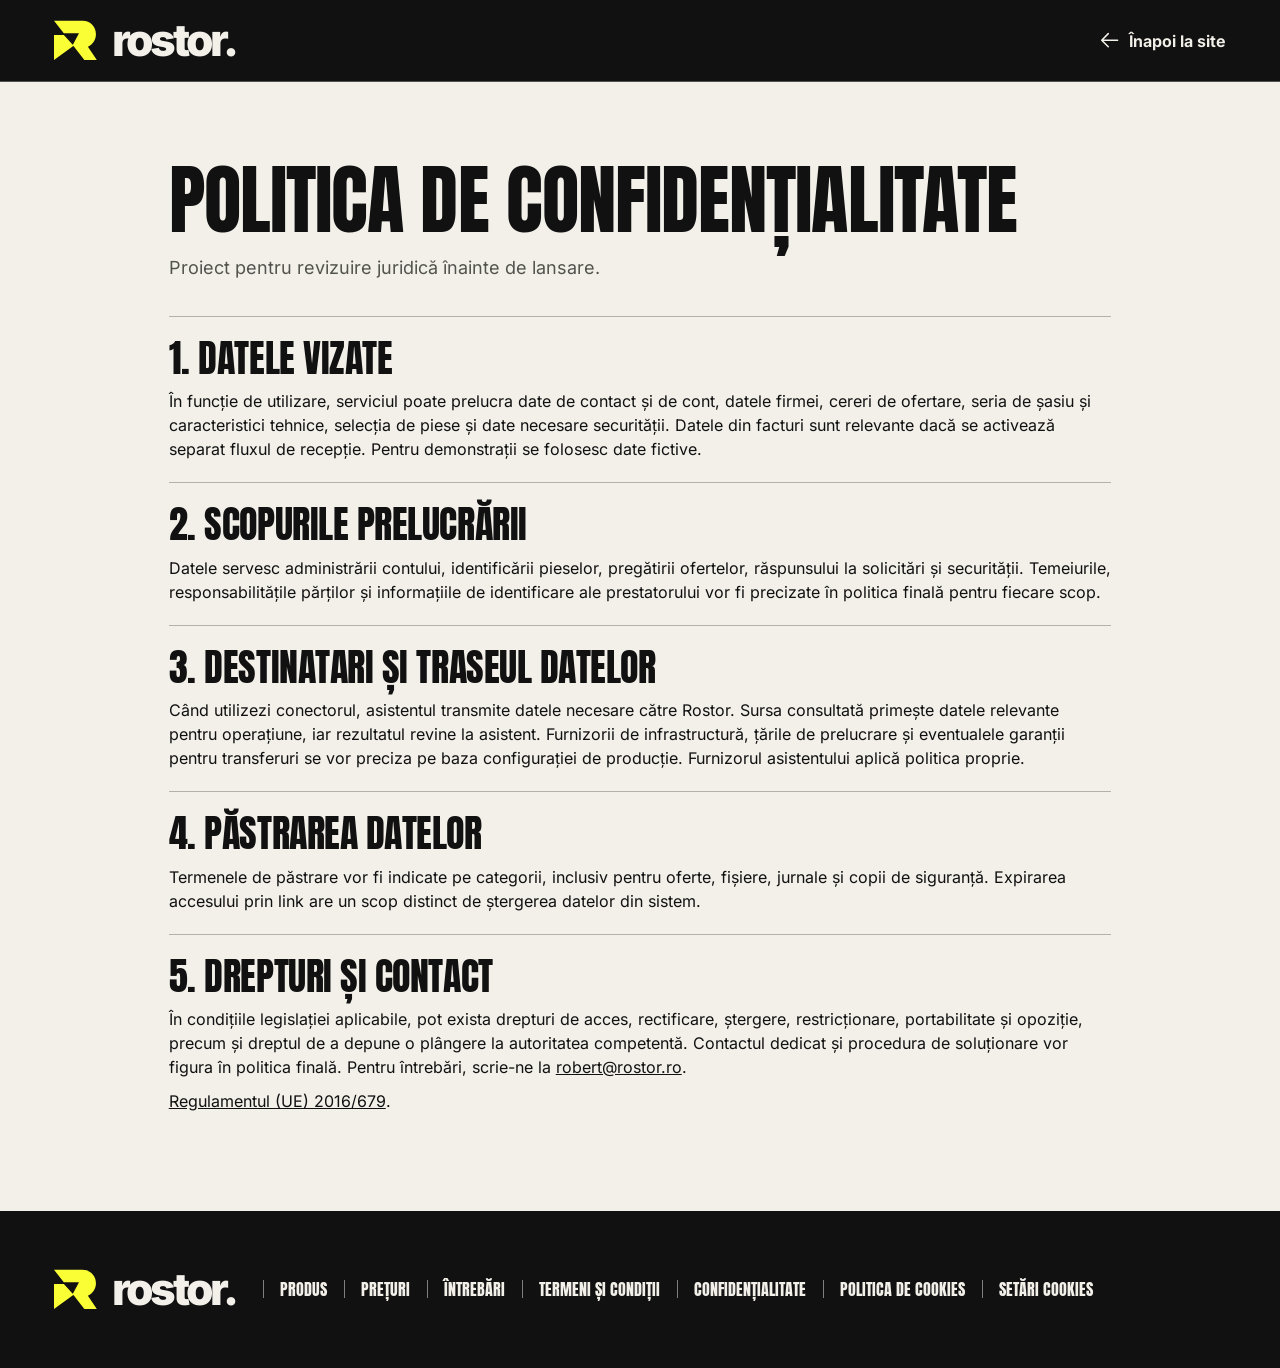
==== confidentialitate.html @ 8ac82662 "feat(site): new rostor.ro from the site concept, free early access with no quotas shown; old page as" ====
<!doctype html>
<html lang="ro">
<head>
<meta charset="utf-8">
<meta name="viewport" content="width=device-width, initial-scale=1">
<meta name="theme-color" content="#111111">
<meta name="description" content="Politica de confidențialitate Rostor.">
<title>Confidențialitate — Rostor</title>
<link rel="icon" href="/assets/rostor-logo.svg" type="image/svg+xml">
<link rel="preload" href="/assets/fonts/anton-latin-400-normal.woff2" as="font" type="font/woff2" crossorigin>
<link rel="preload" href="/assets/fonts/inter-latin-wght-normal.woff2" as="font" type="font/woff2" crossorigin>
<link rel="stylesheet" href="/assets/site.css">
</head>
<body>
<svg class="symbols" xmlns="http://www.w3.org/2000/svg" aria-hidden="true">
<symbol id="r-mark" viewBox="0 0 48 48"><path fill="currentColor" d="M0 2h32c9 0 15 7 15 15 0 6-3 11-9 14l10 15H34L21 29l7-13H11L0 2Zm0 16h11l11 12L0 46V18Z"/></symbol>
<symbol id="i-arrow" viewBox="0 0 24 24"><path d="M3 12h17m-7-7 7 7-7 7"/></symbol>
<symbol id="i-back" viewBox="0 0 24 24"><path d="M21 12H4m7-7-7 7 7 7"/></symbol>
<symbol id="i-layers" viewBox="0 0 24 24"><path d="m12 2 11 6-11 6L1 8l11-6Zm-9 10-2 1 11 6 11-6-2-1M3 17l-2 1 11 6 11-6-2-1"/></symbol>
<symbol id="i-file" viewBox="0 0 24 24"><path d="M13 2H5a2 2 0 0 0-2 2v16a2 2 0 0 0 2 2h14a2 2 0 0 0 2-2V10Zm0 0v8h8M7 13h10M7 17h8"/></symbol>
<symbol id="i-truck" viewBox="0 0 24 24"><path d="M2 6h13v11H8m7-8h4l4 5v3h-3m-5 0h1M1 10h5m-5 4h3"/><circle cx="6" cy="17" r="2"/><circle cx="18" cy="17" r="2"/></symbol>
<symbol id="i-search" viewBox="0 0 24 24"><circle cx="10" cy="10" r="7"/><path d="m15.5 15.5 6 6"/></symbol>
<symbol id="i-gear" viewBox="0 0 24 24"><path d="m10 2-.7 3.2-2 .9L4.5 5 2 9l2.5 2v2L2 15l2.5 4 2.8-1.1 2 .9.7 3.2h4l.7-3.2 2-.9 2.8 1.1 2.5-4-2.5-2v-2L22 9l-2.5-4-2.8 1.1-2-.9L14 2Z"/><circle cx="12" cy="12" r="3.6"/></symbol>
<symbol id="i-bot" viewBox="0 0 24 24"><rect x="3" y="7" width="18" height="13" rx="4"/><path d="M12 7V4M1 12v4m22-4v4m-15-3h.01m7.99 0h.01"/><circle cx="12" cy="3" r="1"/></symbol>
<symbol id="i-box" viewBox="0 0 24 24"><path d="m12 2 10 6v9l-10 5-10-5V8Zm0 10v10M2 8l10 4 10-4M7 5l10 5"/></symbol>
<symbol id="i-plus" viewBox="0 0 24 24"><path d="M4 12h16M12 4v16"/></symbol>
<symbol id="i-check" viewBox="0 0 24 24"><path d="m4 12 5 5L20 6"/></symbol>
<symbol id="i-info" viewBox="0 0 24 24"><circle cx="12" cy="12" r="9"/><path d="M12 11v5m0-8h.01"/></symbol>
<symbol id="i-user" viewBox="0 0 24 24"><circle cx="12" cy="7" r="4"/><path d="M4 22v-2a8 8 0 0 1 16 0v2"/></symbol>
<symbol id="i-logout" viewBox="0 0 24 24"><path d="M10 3H4v18h6m2-9h10m-4-4 4 4-4 4"/></symbol>
<symbol id="i-menu" viewBox="0 0 24 24"><path d="M3 6h18M3 12h18M3 18h18"/></symbol>
<symbol id="i-chevron" viewBox="0 0 24 24"><path d="m9 5 7 7-7 7"/></symbol>
<symbol id="i-spark" viewBox="0 0 24 24"><path d="M12 1v22M1 12h22M4 4l16 16M20 4 4 20M8 2l8 20M2 16l20-8"/></symbol>
<symbol id="i-chat" viewBox="0 0 24 24"><path d="M21 11a9 9 0 0 1-9 9H4l2-4a9 9 0 1 1 15-5Z"/><path d="M8 9h8m-8 4h5"/></symbol>
<symbol id="i-pause" viewBox="0 0 24 24"><path d="M9 5v14M15 5v14"/></symbol>
<symbol id="i-play" viewBox="0 0 24 24"><path d="M8 5v14l11-7z"/></symbol>
<symbol id="i-copy" viewBox="0 0 24 24"><rect x="8" y="8" width="12" height="13" rx="2"/><path d="M15 5V4a1 1 0 0 0-1-1H5a1 1 0 0 0-1 1v12a1 1 0 0 0 1 1h1"/></symbol>
</svg>
<a class="skip" href="#principal">Sari la conținut</a>
<div id="app"><header class="header"><div class="header-row wrap"><a href="/" class="brand" aria-label="Rostor, pagina principală"><svg aria-hidden="true"><use href="#r-mark"></use></svg>rostor.</a><a class="text-link back-site" href="/"><svg class="icon" aria-hidden="true"><use href="#i-back"></use></svg> Înapoi la site</a></div></header><main id="principal" tabindex="-1"><article class="wrap legal-page"><header class="page-header"><h1>Politica de confidențialitate</h1><p class="section-lead">Proiect pentru revizuire juridică înainte de lansare.</p></header><div class="legal-sections">
<section><h2>1. Datele vizate</h2><p>În funcție de utilizare, serviciul poate prelucra date de contact și de cont, datele firmei, cereri de ofertare, seria de șasiu și caracteristici tehnice, selecția de piese și date necesare securității. Datele din facturi sunt relevante dacă se activează separat fluxul de recepție. Pentru demonstrații se folosesc date fictive.</p></section>
<section><h2>2. Scopurile prelucrării</h2><p>Datele servesc administrării contului, identificării pieselor, pregătirii ofertelor, răspunsului la solicitări și securității. Temeiurile, responsabilitățile părților și informațiile de identificare ale prestatorului vor fi precizate în politica finală pentru fiecare scop.</p></section>
<section><h2>3. Destinatari și traseul datelor</h2><p>Când utilizezi conectorul, asistentul transmite datele necesare către Rostor. Sursa consultată primește datele relevante pentru operațiune, iar rezultatul revine la asistent. Furnizorii de infrastructură, țările de prelucrare și eventualele garanții pentru transferuri se vor preciza pe baza configurației de producție. Furnizorul asistentului aplică politica proprie.</p></section>
<section><h2>4. Păstrarea datelor</h2><p>Termenele de păstrare vor fi indicate pe categorii, inclusiv pentru oferte, fișiere, jurnale și copii de siguranță. Expirarea accesului prin link are un scop distinct de ștergerea datelor din sistem.</p></section>
<section><h2>5. Drepturi și contact</h2><p>În condițiile legislației aplicabile, pot exista drepturi de acces, rectificare, ștergere, restricționare, portabilitate și opoziție, precum și dreptul de a depune o plângere la autoritatea competentă. Contactul dedicat și procedura de soluționare vor figura în politica finală. Pentru întrebări, scrie-ne la <a href="mailto:robert@rostor.ro">robert@rostor.ro</a>.</p><p><a href="https://eur-lex.europa.eu/eli/reg/2016/679/oj">Regulamentul (UE) 2016/679</a>.</p></section></div></article></main><footer class="footer resources-footer"><div class="wrap"><a href="/" class="brand" aria-label="Rostor, pagina principală"><svg aria-hidden="true"><use href="#r-mark"></use></svg>rostor.</a>
    <nav aria-label="Resurse și informații legale"><a href="/#produs">Produs</a><a href="/#preturi">Prețuri</a><a href="/#intrebari">Întrebări</a><a href="https://app.rostor.ro/termeni">Termeni și condiții</a><a href="/confidentialitate">Confidențialitate</a><a href="/cookies">Politica de cookies</a><button type="button" data-action="cookie-settings">Setări cookies</button></nav>
  </div></footer><dialog class="cookie-dialog" id="cookie-dialog" aria-labelledby="cookie-title"><h2 id="cookie-title">Setări cookies</h2>
    <p>Site-ul rostor.ro nu setează cookie-uri și nu păstrează nimic în browser.</p><p><strong>Analiză și marketing</strong><br>Nu le folosim.</p>
    <form method="dialog"><button class="btn btn-yellow" autofocus>Închide</button></form>
  </dialog></div>
<script src="/assets/site.js" defer></script>
</body>
</html>
---- assets/site.css ----
/* Generat din conceptul Rostor (concept.css, portal.css parțial, resources.css, site.css). */
@font-face{font-family:Anton;font-weight:400;font-display:swap;src:url("fonts/anton-latin-400-normal.woff2") format("woff2");unicode-range:U+0000-00FF,U+2010-205E,U+2122,U+2190-21FF}
@font-face{font-family:Anton;font-weight:400;font-display:swap;src:url("fonts/anton-latin-ext-400-normal.woff2") format("woff2");unicode-range:U+0100-02FF,U+1E00-1EFF}
@font-face{font-family:Inter;font-weight:100 900;font-display:swap;src:url("fonts/inter-latin-wght-normal.woff2") format("woff2");unicode-range:U+0000-00FF,U+2010-205E,U+2122,U+2190-21FF}
@font-face{font-family:Inter;font-weight:100 900;font-display:swap;src:url("fonts/inter-latin-ext-wght-normal.woff2") format("woff2");unicode-range:U+0100-02FF,U+1E00-1EFF}
:root{--black:#111111;--paper:#f3f0ea;--white:#fcfcfa;--yellow:#faff35;--muted:#53534e;--line:#b4b1a9;--radius:11px;--display:Anton,Impact,'Arial Narrow',sans-serif;--body:Inter,Arial,sans-serif;--gutter:clamp(22px,4.2vw,72px);font:16px/1.5 var(--body);color:var(--black);background:var(--paper);color-scheme:light}
*,*::before,*::after{box-sizing:border-box}
body{margin:0} a{color:inherit} button,input{font:inherit} button{cursor:pointer} img{display:block;max-width:100%} p,h1,h2,h3,ol,ul,fieldset{margin:0} h1,h2,h3{font-family:var(--display);font-weight:400;text-transform:uppercase;line-height:1.08;letter-spacing:-.012em} summary{cursor:pointer;list-style:none} summary::-webkit-details-marker{display:none} :focus-visible{outline:3px solid #555ae2;outline-offset:4px} .dark :focus-visible,.header :focus-visible,.footer :focus-visible{outline-color:var(--yellow)}
html{scroll-behavior:smooth}.symbols{position:absolute;width:0;height:0;overflow:hidden}.icon{width:1.4em;height:1.4em;flex:none;fill:none;stroke:currentColor;stroke-width:1.65;stroke-linecap:round;stroke-linejoin:round}.skip{position:fixed;z-index:5;top:8px;left:8px;transform:translateY(-150%);padding:10px;background:var(--yellow);color:var(--black)}.skip:focus{transform:none}
.wrap{width:min(100%,1680px);padding-inline:var(--gutter);margin-inline:auto}.dark,.header,.footer{background:var(--black);color:var(--paper)}
.header{border-bottom:1px solid #ffffff45}.header-row{min-height:81px;display:flex;align-items:center;justify-content:space-between;gap:24px}.brand{display:inline-flex;align-items:center;gap:15px;text-decoration:none;font-size:clamp(30px,3.45vw,52px);line-height:1;font-weight:850;letter-spacing:-.075em}.brand svg{width:.97em;height:.97em;color:var(--yellow);flex:none}.nav,.header-actions{display:flex;align-items:center;gap:clamp(16px,3.4vw,54px)}.header-actions{gap:18px}.nav a,.text-link{text-decoration:none;font-weight:680}.nav a:hover,.text-link:hover{text-decoration:underline;text-underline-offset:.26em}.menu-toggle{display:none}.btn{border:1px solid transparent;border-radius:var(--radius);display:inline-flex;align-items:center;justify-content:center;gap:.65em;padding:11px 19px;min-height:45px;font-size:clamp(14px,1.27vw,20px);font-weight:790;line-height:1.2;text-align:center;text-decoration:none;transition:background .16s,color .16s,border-color .16s}.btn-yellow{color:var(--black);background:var(--yellow)}.btn-yellow:hover{background:#e8ef25}.btn-outline{border-color:currentColor;background:transparent;color:inherit}.btn-outline:hover{background:#8882}.btn-black{background:var(--black);color:var(--paper)}.btn-black:hover{background:#313131}.btn-large{min-height:63px;padding:14px clamp(19px,2.6vw,40px);font-size:clamp(16px,1.65vw,25px)}.btn:disabled{opacity:.5;cursor:default}
.hero{position:relative;overflow:hidden}.hero-grid{position:relative;display:grid;grid-template-columns:48% 52%;min-height:clamp(565px,45.3vw,744px);align-items:stretch}.hero-copy{align-self:center;padding-block:46px 50px;z-index:1}.hero h1{font-size:clamp(63px,8.25vw,138px);line-height:1.01;letter-spacing:-.025em}.hero h1 span{display:block;color:var(--yellow)}.hero h1 span,.hero h1 .first-line{white-space:nowrap}.hero h1 .first-line{color:inherit}.hero-copy p{font-size:clamp(17px,1.58vw,25px);line-height:1.31;max-width:630px;margin-top:24px}.hero-actions{display:flex;align-items:center;flex-wrap:wrap;gap:clamp(10px,1.5vw,24px);margin-top:28px}.hero-visual{position:relative;align-self:stretch;min-width:0;margin-inline:0 calc(var(--gutter) * -.72)}.hero-art{position:absolute;inset:0;width:100%;height:100%;object-fit:cover;object-position:center 46%;mask-image:linear-gradient(to right,transparent,#000 5%,#000 97%,transparent)}.hero-label{position:absolute;right:clamp(15px,2.2vw,35px);bottom:8%;display:flex;align-items:center;gap:17px;padding:16px 20px;border:2px solid var(--yellow);border-radius:14px;background:var(--black);font-size:clamp(13px,1.3vw,20px);line-height:1.25}.hero-label>.icon{width:39px;height:39px}.hero-label div{border-left:1px solid var(--yellow);padding-left:17px}.hero-label strong{font-family:var(--display);font-weight:400;font-size:1.18em;display:flex;align-items:center;gap:.28em;margin-top:4px}.hero-label strong .icon{width:1em;height:1em}
.band{background:var(--yellow)}.band ul{list-style:none;display:flex;align-items:center;justify-content:space-between;gap:12px;min-height:87px;padding-block:12px;padding-inline:max(var(--gutter),8vw)}.band li{display:flex;align-items:center;gap:clamp(7px,1.6vw,26px);font:400 clamp(14px,2vw,32px)/1.15 var(--display);text-transform:uppercase}.band .icon{width:1.5em;height:1.5em}.band .diamond{width:11px;height:11px;transform:rotate(45deg);background:var(--black);flex:none}
.section{padding-block:clamp(60px,5.3vw,91px)}.product-grid,.faq-grid{display:grid;align-items:start;gap:clamp(30px,4vw,68px)}.product-grid{grid-template-columns:.97fr 1fr;align-items:center}.product h2{font-size:clamp(51px,7.9vw,125px)}.product h2 span{display:table;background:var(--yellow);margin-top:12px;padding:0 .075em .06em}.features{display:grid;grid-template-rows:repeat(3,auto);padding-left:clamp(22px,3vw,47px);border-left:1px solid var(--black)}.feature{display:grid;grid-template-columns:auto 1fr;align-items:center;gap:clamp(17px,2.3vw,36px);padding-block:24px;border-bottom:1px solid var(--black)}.feature:first-child{padding-top:4px}.feature:last-child{border-bottom:0;padding-bottom:4px}.feature h3{font-size:clamp(24px,2.45vw,39px)}.feature p{margin-top:5px;font-size:clamp(14px,1.22vw,19px)}.icon-block{display:grid;place-items:center;width:clamp(54px,5.8vw,90px);aspect-ratio:1;border-radius:14px;background:var(--yellow)}.icon-block .icon{width:54%;height:54%}
.workflow-heading,.cta-row{display:flex;align-items:center;justify-content:space-between;gap:24px}.workflow h2,.faq h2,.closing h2{font-size:clamp(47px,6.2vw,100px)}.workflow-heading .btn{color:var(--yellow);flex:none}.steps{list-style:none;padding:20px 0;display:grid;grid-template-columns:repeat(3,1fr);margin-top:36px;border:1.5px solid var(--paper);border-radius:17px}.steps li{display:flex;gap:clamp(12px,2vw,31px);padding:9px clamp(19px,2.6vw,42px)}.steps li+li{border-left:1px solid var(--paper)}.steps strong{color:var(--yellow);font:400 clamp(46px,6.3vw,95px)/1 var(--display)}.steps h3{font-size:clamp(23px,2.7vw,45px)}.steps p{font-size:clamp(14px,1.18vw,18px);margin-top:9px}
.faq-grid{grid-template-columns:.49fr 1fr}.faq h2::after{content:"";display:block;width:1.75em;height:.15em;background:var(--yellow);margin-top:.25em}.questions details{border-top:1px solid var(--black)}.questions details:last-child{border-bottom:1px solid var(--black)}.questions summary{display:grid;grid-template-columns:1.55em 1fr 1.3em;align-items:center;gap:clamp(11px,2vw,32px);min-height:76px;padding-block:13px;font-size:clamp(16px,1.8vw,27px);font-weight:750;line-height:1.28}.questions summary .icon:last-child{width:1.15em;height:1.15em;justify-self:end}.questions details[open] summary .icon:last-child{transform:rotate(45deg)}.questions details p{margin:0 24px 20px clamp(35px,5vw,79px);color:var(--muted);max-width:62ch}.closing{background:var(--yellow);padding-block:clamp(49px,4.8vw,78px)}.closing .btn{min-height:85px;padding-inline:clamp(24px,4vw,65px)}.footer .wrap{display:flex;align-items:center;justify-content:space-between;gap:25px;padding-block:clamp(32px,4.4vw,70px)}
.auth-grid{display:grid;grid-template-columns:46% 54%;min-height:calc(100svh - 82px)}.auth-art{position:relative;display:flex;align-items:flex-end;background:#111 center 40%/cover no-repeat none;color:var(--paper);min-height:340px;padding:var(--gutter) clamp(22px,3.2vw,52px)}.auth-art::before{content:"";position:absolute;inset:48% 0 0;background:linear-gradient(transparent,#0a0a0a)}.auth-art p{position:relative;font:400 clamp(55px,6.7vw,106px)/1.05 var(--display);text-transform:uppercase}.auth-art span{display:block;color:var(--yellow)}.auth-panel{display:grid;align-items:center;justify-items:center;padding:clamp(32px,6vw,100px) clamp(22px,5vw,90px)}.auth-form{width:min(100%,575px)}.auth-form h1{font-size:clamp(42px,5.7vw,91px);text-align:center}.auth-form>p{text-align:center;margin-top:12px;font-size:clamp(15px,1.48vw,23px)}.auth-form form{display:grid;gap:20px;margin-block:36px 20px}.field{display:grid;gap:7px;font-weight:750}.field input{min-height:55px;width:100%;padding:10px 13px;border:1px solid var(--black);border-radius:10px;background:transparent;color:inherit;font-weight:500}.auth-form form .btn{margin-top:8px;width:100%}.auth-form .switch{font-size:clamp(15px,1.3vw,20px)}.auth-form .note{color:var(--muted);font-size:14px;margin-top:24px}.error{color:#9b2020;font-size:14px}.account-actions .text-link{display:inline-flex;align-items:center;gap:9px;background:none;color:inherit;border:0;padding:0}
.portal{padding-block:clamp(39px,5.1vw,80px)}.portal-title{font-size:clamp(42px,5.7vw,91px);display:flex;align-items:center;gap:25px;margin-bottom:clamp(30px,3.3vw,49px)}.portal-title::after{content:"";flex:1;border-top:2px solid}.portal-grid{display:grid;grid-template-columns:1fr 3fr;gap:20px}.progress,.panel{background:var(--white);border:1px solid var(--black);border-radius:var(--radius)}.progress{list-style:none;padding:clamp(17px,2vw,30px)}.progress li{display:flex;align-items:flex-start;gap:clamp(9px,1.3vw,20px);padding-block:23px}.progress li+li{border-top:1px solid var(--line)}.step-badge{display:grid;place-items:center;min-width:40px;height:40px;border:1px solid var(--line);border-radius:9px;font:400 24px/1 var(--display);color:var(--muted)}.progress li[aria-current] .step-badge,.progress .done .step-badge{background:var(--black);color:var(--yellow);border-color:var(--black)}.progress strong{display:block;font:400 clamp(16px,1.85vw,29px)/1.13 var(--display);text-transform:uppercase;padding-top:5px}.progress li[aria-current] strong::after{content:"";display:block;height:5px;width:100%;margin-top:10px;border-radius:4px;background:linear-gradient(to right,var(--yellow) 35%,#e5e4df 35%)}
.panel{display:flex;flex-direction:column;padding:clamp(20px,2.8vw,45px);min-width:0;min-height:clamp(480px,40vw,630px)}.panel h2{font-size:clamp(34px,4.2vw,69px)}.panel p{margin-top:12px;font-size:clamp(15px,1.48vw,23px)}.choices{display:grid;grid-template-columns:repeat(2,1fr);gap:clamp(10px,1.7vw,25px);border:0;padding:0;margin-block:clamp(26px,3.3vw,54px) 20px;min-width:0}.choice{display:flex;align-items:center;gap:clamp(10px,1.6vw,25px);min-width:0;border:1.5px solid;border-radius:13px;padding:clamp(12px,2vw,32px);min-height:clamp(70px,8.2vw,132px);cursor:pointer}.choice:has(:checked){background:#f6fac3;box-shadow:inset 0 0 0 1px}.choice input{width:21px;height:21px;accent-color:#111;flex:none;margin:0}.choice .icon{width:clamp(25px,4vw,61px);height:clamp(25px,4vw,61px);stroke-width:1.5}.choice span{font:400 clamp(19px,2.6vw,44px)/1.1 var(--display);text-transform:uppercase}.panel .info{color:var(--muted);display:flex;align-items:flex-start;gap:9px;font-size:clamp(14px,1.15vw,18px);margin-top:13px;margin-bottom:20px}.panel-actions{display:flex;justify-content:space-between;align-items:center;gap:12px;border-top:1px solid var(--line);padding-top:17px;margin-top:auto}.panel-actions .btn:last-child{margin-left:auto}.install-list{display:grid;gap:11px;margin:27px 0 30px}.install-list details{border:1px solid;border-radius:10px}.install-list summary{display:grid;grid-template-columns:auto 1fr auto;gap:15px;align-items:center;padding:13px 15px;font-weight:730}.install-list summary b{border-right:1px solid var(--line);padding-right:15px}.install-list details[open] summary .icon{transform:rotate(90deg)}.install-list details p{margin:0 17px 15px 48px;font-size:15px;color:var(--muted)}.test-text,.result{background:var(--paper);border:1px solid var(--line);border-radius:10px;padding:15px;display:flex;align-items:center;gap:12px;margin:24px 0}.test-text{justify-content:space-between}.test-text textarea{flex:1;min-width:0;resize:vertical;border:0;background:transparent;font:inherit;color:inherit}.result{margin-top:0;border-color:#72801a;background:#f6fac3}.account-data{display:grid;grid-template-columns:auto 1fr;gap:10px 25px;margin:23px 0 38px}.account-data dt{font-weight:750}.account-data dd{margin:0;overflow-wrap:anywhere}.sr-only{position:absolute;width:1px;height:1px;padding:0;overflow:hidden;clip-path:inset(50%);white-space:nowrap}
@media(max-width:1080px){.nav{gap:20px}.header-actions{gap:9px}.header-row{gap:16px}.hero-grid{grid-template-columns:50% 50%}.hero-visual{margin-inline:-2vw calc(var(--gutter) * -1)}.hero-copy p{max-width:460px}.hero-actions .btn{min-height:54px}.steps li{flex-direction:column}.choice{gap:9px}}
@media(max-width:760px){.header-row{min-height:66px;flex-wrap:wrap;gap:10px}.header .nav{display:none;width:100%;order:3;flex-wrap:wrap;padding:4px 0 17px}.header .nav.open{display:flex}.menu-toggle{display:inline-flex;align-items:center;background:none;border:0;padding:9px;color:inherit;min-width:42px;min-height:42px}.header .header-actions .login{display:none}.header-actions .btn{min-height:41px;padding:8px 10px}.brand{gap:8px}.hero-grid{grid-template-columns:1fr;min-height:auto}.hero-copy{padding:34px 0 8px}.hero h1{font-size:clamp(51px,11.7vw,89px)}.hero-copy p{margin-top:20px}.hero-actions{margin-top:18px}.hero-actions .btn{font-size:14px;min-height:45px;padding:10px 13px}.hero-visual{min-height:clamp(275px,77vw,480px);margin-inline:calc(var(--gutter) * -.5)}.hero-art{object-fit:contain}.hero-label{right:6px;bottom:7%;padding:8px 10px;gap:9px;border-width:1px;border-radius:9px}.hero-label>.icon{width:22px;height:22px}.hero-label div{padding-left:9px}.band ul{min-height:63px;padding-inline:var(--gutter);gap:7px}.band li{gap:6px;font-size:clamp(11px,2.8vw,19px)}.band .diamond{width:6px;height:6px}.section{padding-block:49px}.product-grid,.faq-grid{grid-template-columns:1fr;gap:25px}.features{border-left:0;padding-left:0}.feature{padding-block:15px}.workflow-heading,.cta-row{align-items:flex-start;flex-direction:column}.steps{grid-template-columns:1fr;margin-top:24px;padding:0 17px}.steps li{flex-direction:row;padding:17px 2px;gap:18px}.steps li+li{border-left:0;border-top:1px solid #ffffff65}.steps strong{min-width:51px}.questions summary{min-height:61px}.closing .btn{min-height:55px}.footer .wrap{align-items:flex-start;flex-wrap:wrap}.footer .nav{order:3;width:100%;gap:13px;font-size:13px;flex-wrap:wrap}.footer .btn{padding:8px 13px;min-height:38px}.auth-grid{display:flex;flex-direction:column-reverse;min-height:calc(100svh - 67px)}.auth-panel{padding-block:42px}.auth-art{min-height:260px;background-position:center 50%}.auth-art p{font-size:51px}.portal-grid{grid-template-columns:1fr;gap:12px}.progress{display:grid;grid-template-columns:repeat(3,1fr);gap:8px;padding:12px}.progress li,.progress li+li{flex-direction:column;border-top:0;padding:0;gap:4px}.step-badge{height:33px;min-width:33px;font-size:19px}.progress strong{font-size:14px}.panel{min-height:380px}.portal-title{gap:12px}.portal-title::after{display:none}.portal .panel-actions{margin-top:auto}.account-actions .text-link{font-size:13px;gap:5px}.account-actions .icon{width:16px;height:16px}}
@media(max-width:370px){.choice .icon{display:none}.hero h1{font-size:12vw}.band li .icon{display:none}.header-actions .btn{font-size:12px}}
@media(prefers-reduced-motion:reduce){*,*::before,*::after{scroll-behavior:auto!important;transition:none!important}}


.mobile-login{display:none}[hidden]{display:none!important}.back-site{display:flex;align-items:center;gap:9px}.hero-actions .btn:first-child{min-width:min(18vw,277px)}
.hero-art{mask-image:linear-gradient(to right,transparent,#000 4%,#000 99%,transparent)}
@media(max-width:760px){.mobile-login{display:inline}}
.example-grid,.doc-grid{display:grid;grid-template-columns:.63fr 1fr;gap:clamp(25px,3.85vw,61px);align-items:start}.example-intro h2,.doc-grid h2{font-size:clamp(45px,6.5vw,106px)}.example-intro{padding-top:20px}.example-intro p,.doc-grid>div>p{font-size:clamp(17px,1.82vw,28px);margin-top:23px;max-width:36ch}.example-intro p{border-top:1px solid var(--paper);padding-top:18px}.demo-panel{padding:clamp(15px,1.85vw,31px);border-radius:15px;background:var(--white);color:var(--black);border:1px solid var(--black);min-width:0}.demo-heading{display:flex;align-items:baseline;justify-content:space-between;gap:12px;padding-bottom:15px;border-bottom:1px solid var(--black)}.demo-heading h3{font-size:clamp(28px,3.15vw,51px)}.demo-heading small{color:var(--muted);white-space:nowrap}.case-choices{display:grid;grid-template-columns:repeat(3,minmax(0,1fr));gap:clamp(6px,.8vw,13px);margin:16px 0;padding:0;border:0}.case-choices label{position:relative;display:block;cursor:pointer}.case-choices span{display:grid;place-items:center;height:100%;min-height:54px;text-align:center;line-height:1.15;padding:7px;border:1px solid;border-radius:8px;font-weight:730;font-size:clamp(12px,1.18vw,19px)}.case-choices input:checked+span{background:var(--yellow)}.case-choices input:focus-visible+span,.demo-panel :focus-visible{outline:3px solid #555ae2;outline-offset:3px}.demo-section{border-top:1px solid var(--black);padding-top:15px;margin-top:18px}.demo-section h4,.demo-section h5{margin:0;text-transform:uppercase;font:400 clamp(24px,2.34vw,37px)/1.15 var(--display)}.demo-section h5{font-size:clamp(21px,2vw,32px);margin-top:14px}.demo-section p{margin-top:6px;color:var(--muted)}.demo-section p.demo-reference{font-weight:680;font-size:13px;margin-top:9px}.demo-prompt{display:flex;justify-content:space-between;align-items:center;gap:9px;border-radius:9px;background:#e8e7e4;padding:10px 13px;margin-top:10px}.demo-prompt blockquote{margin:0;font-size:clamp(14px,1.28vw,20px)}.demo-prompt .btn{font-size:14px;min-height:39px;padding:7px 12px;flex:none}.demo-options{display:grid;margin:17px 0 18px;border:1px solid var(--black);border-radius:9px;padding:0 10px}.demo-options label{display:grid;grid-template-columns:20px minmax(0,1fr) minmax(75px,.55fr) minmax(60px,.35fr);align-items:center;gap:13px;padding:8px 2px;cursor:pointer}.demo-options label+label{border-top:1px solid var(--line)}.demo-options input{height:18px;width:18px;margin:0;accent-color:var(--black)}.demo-options small{display:block;color:var(--muted);font-size:12px}.demo-options b{text-align:right;white-space:nowrap}.demo-offer{background:var(--yellow);border-radius:10px;display:flex;justify-content:space-between;align-items:center;gap:15px;padding:12px 17px;font:400 clamp(24px,2.6vw,43px)/1.1 var(--display);text-transform:uppercase}.demo-offer strong{font-weight:400;white-space:nowrap}
.doc-grid{grid-template-columns:.95fr 1fr}.doc-grid h2{font-size:clamp(40px,6.5vw,106px);margin-top:12px}.doc-questions summary{font:400 clamp(21px,2.4vw,37px)/1.1 var(--display);min-height:89px;text-transform:uppercase}.doc-questions details[open] summary .icon:last-child{transform:rotate(90deg)}.doc-questions details p{max-width:59ch}.contact h2{font-size:clamp(41px,5.4vw,86px)}.contact-links{display:flex;align-items:center;flex-wrap:wrap;gap:17px 25px}.contact-links .btn{min-height:65px;padding-inline:clamp(18px,2.4vw,37px);font-size:clamp(16px,1.35vw,21px)}.contact-links>a:last-child{font-size:clamp(17px,1.5vw,24px);font-weight:700;text-underline-offset:4px}.resources-footer nav{display:flex;align-items:center;flex-wrap:wrap;gap:11px 17px}.resources-footer nav a,.resources-footer nav button{color:inherit;font:400 clamp(15px,1.23vw,20px)/1.15 var(--display);text-transform:uppercase;text-decoration:none;padding:0 0 0 16px;border:0;border-left:1px solid #ffffff75;background:none}.resources-footer nav a:hover,.resources-footer nav button:hover{text-decoration:underline;text-underline-offset:4px}.resources-footer .wrap{justify-content:flex-start;gap:28px}.resources-footer .brand{flex:none}
.legal-page{padding-block:clamp(45px,6vw,85px);max-width:1050px}.legal-page h1{font-size:clamp(40px,6vw,85px)}.legal-page .section-lead{margin-top:12px;color:var(--muted);font-size:18px}.legal-sections{margin-top:35px}.legal-sections section{padding:21px 0;border-top:1px solid var(--line)}.legal-sections h2,.cookie-dialog h2{font-size:clamp(26px,3vw,43px)}.legal-sections p,.cookie-dialog p{margin-top:10px}.legal-sections a,.resources-footer a{overflow-wrap:anywhere}.cookie-dialog{width:min(90vw,500px);border:1px solid;border-radius:12px;padding:25px;background:var(--paper);color:var(--black)}.cookie-dialog::backdrop{background:#1119}.cookie-dialog form{margin-top:20px;display:flex;justify-content:flex-end}
@media(max-width:940px){.contact-links{flex-direction:column;align-items:flex-start}.resources-footer .wrap{flex-wrap:wrap}.resources-footer nav :first-child{padding-left:0;border-left:0}}
@media(max-width:760px){.example-grid,.doc-grid{grid-template-columns:1fr}.example-intro{padding-top:0}.example-intro h2 br{display:none}.doc-grid h2{margin-top:0}.contact-links{flex-direction:row;align-items:center}.demo-options label{gap:7px;grid-template-columns:18px minmax(0,1fr) minmax(54px,.55fr) auto;font-size:13px}.demo-prompt .btn{font-size:12px;padding:5px 8px}.demo-prompt .icon{display:none}.demo-heading small{font-size:12px}.doc-questions summary{min-height:61px}.resources-footer nav{gap:12px}.resources-footer nav a,.resources-footer nav button{font-size:14px;padding-left:0;border-left:0}.resources-footer .wrap{gap:20px}}

.example-intro h2,.contact h2{line-height:1.23}
.example-intro p{margin-top:17px}

/* Site: primul ecran e cât fereastra; restul secțiunilor au înălțimea conținutului. */
.screen{min-height:100vh;min-height:100svh;box-sizing:border-box;display:flex;flex-direction:column;justify-content:center;padding-block:clamp(28px,4vh,56px)}
.screen>.wrap{width:min(100%,1680px)}
.hero-grid{min-height:calc(100svh - 82px)}
@media (min-width:761px){.hero h1{font-size:clamp(48px,min(7.4vw,12vh),128px)}.hero-copy{padding-block:24px 28px}.hero-copy p{margin-top:14px}.hero-actions{margin-top:20px}}

.feature-steps{list-style:none;margin:clamp(18px,3vh,32px) 0 0;padding:0;display:grid;gap:0;border-top:1px solid var(--black)}
.feature-steps li{display:grid;grid-template-columns:auto 1fr;gap:clamp(14px,1.6vw,24px);align-items:center;padding-block:clamp(10px,1.8vh,18px);border-bottom:1px solid var(--black)}
.feature-steps .icon-block{width:clamp(44px,3.8vw,60px);border-radius:11px}
.feature-steps h3{font-size:clamp(20px,1.9vw,30px)}
.feature-steps p{margin-top:3px;font-size:clamp(13px,1.05vw,16px);color:var(--muted)}


.faq-grid h2{font-size:clamp(44px,5.6vw,92px)}
.faq .questions summary{min-height:64px}

@media (max-width:760px){
  .screen{min-height:0;padding-block:40px}
  .hero-grid{min-height:auto}
}
@media (max-height:760px) and (min-width:761px){
  .feature-steps p{display:none}
}

/* Secțiunile noi: înălțimea conținutului, nu câte un ecran. */
.hero-note{display:flex;align-items:center;gap:8px;margin-top:16px;font-size:14px;color:#cfcfc7}
.hero-note .icon{color:var(--yellow);width:18px;height:18px;flex:none}
.site-h2{font-size:clamp(40px,5.2vw,86px)}
.site-h2 span{display:table;background:var(--yellow);color:var(--black);margin-top:10px;padding:0 .075em .06em}
.site-more{margin-top:28px}
.site-more a{display:inline-flex;align-items:center;gap:8px;font-weight:700;color:inherit}
.site-more .icon{width:18px;height:18px}

.benefit-grid{list-style:none;padding:0;margin-top:clamp(24px,3vw,44px);display:grid;grid-template-columns:repeat(3,minmax(0,1fr));gap:clamp(14px,1.6vw,24px)}
.benefit-grid li{background:var(--white);border:1px solid var(--black);border-radius:16px;padding:clamp(18px,1.8vw,28px);display:grid;gap:10px;align-content:start}
.benefit-grid .icon-block{width:52px;border-radius:11px}
.benefit-grid h3{font-size:clamp(22px,2vw,32px)}
.benefit-grid p{color:var(--muted);font-size:clamp(14px,1.05vw,16px)}

.workflow-heading p{max-width:420px;color:#cfcfc7;font-size:clamp(15px,1.2vw,19px)}
.works-with{margin-top:clamp(28px,3vw,44px);display:grid;gap:14px}
.works-with h3{font-size:clamp(22px,2vw,32px);color:var(--yellow)}
.works-with dl{display:grid;grid-template-columns:auto 1fr;gap:10px 24px;margin:0;align-items:start}
.works-with dt{font-weight:700;padding-top:5px}
.works-with dd{margin:0;display:flex;flex-wrap:wrap;gap:8px}
.works-with dd span{border:1px solid #ffffff80;border-radius:999px;padding:4px 12px;font-size:14px}
.works-with dd span.soon{border-style:dashed;color:#bdbdb5}
.works-with>p{color:#cfcfc7;font-size:14px}
.works-with a{color:var(--yellow)}

.price-grid{list-style:none;padding:0;margin-top:clamp(24px,3vw,44px);display:grid;grid-template-columns:repeat(2,minmax(0,1fr));gap:clamp(14px,1.6vw,24px);max-width:1100px}
.price-card{background:var(--white);border:1px solid var(--black);border-radius:16px;padding:clamp(20px,2vw,32px);display:grid;gap:12px;align-content:start}
.price-card .price{font:400 clamp(44px,4.4vw,68px)/1 var(--display)}
.price-card .price small{font:500 16px var(--body);color:var(--muted)}
.price-card>p:not(.price){color:var(--muted)}
.price-card ul{list-style:none;padding:0;display:grid;gap:6px}
.price-card ul li{display:flex;align-items:center;gap:8px}
.price-card ul .icon{width:18px;height:18px;flex:none}
.price-card .btn{justify-self:start;margin-top:6px}
.price-note{margin-top:18px;max-width:1100px;color:var(--muted);font-size:14px}

.safety-grid{display:grid;grid-template-columns:.8fr 1fr;gap:clamp(24px,4vw,68px);align-items:start}
.safety-list{list-style:none;padding:0;border-top:1px solid var(--black)}
.safety-list li{display:grid;grid-template-columns:auto 1fr;gap:16px;padding-block:clamp(14px,1.6vw,22px);border-bottom:1px solid var(--black)}
.safety-list .icon{width:26px;height:26px;background:var(--yellow);border-radius:7px;padding:4px;box-sizing:border-box}
.safety-list h3{font-size:clamp(20px,1.8vw,28px)}
.safety-list p{color:var(--muted);margin-top:4px}

.pilot-grid{display:grid;grid-template-columns:1fr 1fr;gap:clamp(24px,4vw,68px);align-items:center}
.pilot .site-h2 span{color:var(--black)}
.pilot-lead{margin:18px 0 24px;color:#cfcfc7;font-size:clamp(15px,1.25vw,20px);max-width:520px}
.pilot-points{list-style:none;padding:0;display:grid;gap:0;border:1.5px solid var(--paper);border-radius:17px}
.pilot-points li{display:flex;gap:18px;padding:clamp(14px,1.6vw,24px)}
.pilot-points li+li{border-top:1px solid #ffffff65}
.pilot-points strong{color:var(--yellow);font:400 clamp(36px,3.6vw,56px)/1 var(--display);min-width:56px}
.pilot-points h3{font-size:clamp(20px,1.8vw,28px)}
.pilot-points p{color:#cfcfc7;margin-top:4px}

.demo-doc{display:flex;align-items:center;gap:8px;margin-top:10px;font-size:13px;color:var(--muted)}
.demo-doc .icon{width:16px;height:16px;flex:none}

@media (max-width:1000px){
  .benefit-grid{grid-template-columns:repeat(2,minmax(0,1fr))}
}
@media (max-width:760px){
  .benefit-grid,.price-grid,.safety-grid,.pilot-grid{grid-template-columns:1fr}
  .benefit-grid li{grid-template-columns:auto 1fr;gap:4px 14px;padding:16px}
  .benefit-grid .icon-block{grid-row:span 2;width:44px}
  .benefit-grid h3{font-size:21px}
  .works-with dl{grid-template-columns:1fr;gap:6px}
  .works-with dt{padding-top:8px}
  .hero-note{font-size:13px;align-items:flex-start}
}

/* Produs: demonstrația animată (o conversație care rulează singură, cinci scenarii). */
.product .product-intro{display:grid;grid-template-columns:minmax(0,1fr) minmax(0,.8fr);gap:clamp(20px,4vw,64px);align-items:end;margin-bottom:clamp(18px,2.4vw,32px)}
.product .product-intro h2{font-size:clamp(40px,4.4vw,72px)}.product .product-intro h2 span{display:inline-block}
.product .product-intro p{font-size:clamp(16px,1.3vw,20px);color:var(--muted);margin:0}
.live-demo{position:relative;display:grid;grid-template-columns:minmax(240px,.62fr) minmax(0,1fr);gap:clamp(18px,2.6vw,40px);align-items:start}
.ld-side{display:flex;flex-direction:column;gap:18px}
.ld-tabs{display:flex;flex-direction:column;border-top:1px solid var(--black)}
.ld-tabs button{position:relative;display:grid;gap:2px;text-align:left;padding:12px 14px;border:0;border-bottom:1px solid var(--line);background:none;color:inherit;font:inherit;cursor:pointer}
.ld-tabs button b{font-size:16px;font-weight:650}
.ld-tabs button small{font-size:13px;color:var(--muted)}
.ld-tabs button i{position:absolute;left:0;bottom:-1px;height:3px;width:calc(var(--p,0)*100%);background:var(--black)}
.ld-tabs button[aria-pressed="true"]{background:var(--yellow)}
.ld-tabs button:hover:not([aria-pressed="true"]){background:var(--white)}
.ld-steps{list-style:none;counter-reset:s;margin:0;padding:0;display:grid;gap:6px}
.ld-steps li{counter-increment:s;display:flex;gap:10px;align-items:center;font-size:14px;color:var(--muted);transition:color .3s}
.ld-steps li::before{content:counter(s);display:grid;place-items:center;width:22px;height:22px;border-radius:50%;border:1px solid var(--line);font-size:12px;flex:none;transition:.3s}
.ld-steps li.done::before{content:"\2713";border-color:var(--black)}
.ld-steps li[aria-current]{color:var(--black);font-weight:600}
.ld-steps li[aria-current]::before{background:var(--black);border-color:var(--black);color:var(--yellow)}
.ld-toggle{align-self:flex-start;display:inline-flex;align-items:center;gap:6px;padding:7px 12px;border:1px solid var(--black);border-radius:999px;background:none;color:inherit;font:inherit;font-size:13px;cursor:pointer}
.ld-toggle .icon{width:14px;height:14px}
.ld-window{display:flex;flex-direction:column;height:clamp(440px,calc(100vh - 230px),600px);background:var(--white);border:1px solid var(--black);border-radius:16px;overflow:hidden;box-shadow:8px 8px 0 var(--black)}
.ld-bar{display:flex;align-items:center;gap:10px;padding:10px 14px;border-bottom:1px solid var(--line);font-size:13px;font-weight:600}
.ld-bar small{margin-left:auto;font-weight:400;color:var(--muted)}
.ld-dots{display:flex;gap:5px}.ld-dots i{width:9px;height:9px;border-radius:50%;background:var(--line)}
.ld-chat{flex:1;min-height:0;overflow-y:auto;padding:16px;display:flex;flex-direction:column;gap:12px;scrollbar-width:thin}
.ld-chat>*{flex:none;animation:ld-in .45s ease both}
.ld-input{display:flex;align-items:center;gap:10px;margin:0 12px 12px;padding:10px 12px;border:1px solid var(--line);border-radius:12px;font-size:14px;min-height:44px}
.ld-input #ld-typing{flex:1;white-space:pre-wrap}
.ld-input #ld-typing:not(.ld-placeholder)::after{content:"";display:inline-block;width:2px;height:1em;margin-left:1px;vertical-align:-2px;background:var(--black);animation:ld-blink .8s steps(1) infinite}
.ld-placeholder{color:var(--muted)}
.ld-send{display:grid;place-items:center;width:28px;height:28px;border-radius:8px;background:var(--black);color:var(--white);flex:none}.ld-send .icon{width:14px;height:14px;transform:rotate(-90deg)}
.ld-msg{max-width:88%;font-size:14px;line-height:1.45}
.ld-msg p{margin:0}.ld-msg p+*{margin-top:8px}
.ld-user{align-self:flex-end;background:var(--paper);padding:9px 13px;border-radius:14px 14px 4px 14px}
.ld-talon{display:block;width:200px;max-width:100%;height:auto;margin-bottom:6px}
.ld-tool{display:flex;align-items:center;gap:8px;font-size:12.5px;color:var(--muted)}
.ld-spin{width:14px;height:14px;border-radius:50%;border:2px solid var(--line);border-top-color:var(--black);animation:ld-spin .7s linear 2,ld-done 0s 1.4s forwards;flex:none}
.ld-card{border:1px solid var(--line);border-radius:12px;background:#fff;font-size:13px;overflow:hidden}
.ld-card header{display:flex;flex-wrap:wrap;align-items:baseline;gap:4px 10px;padding:9px 12px;border-bottom:1px solid var(--line);background:var(--paper)}
.ld-card header small{color:var(--muted)}
.ld-logo{font-family:var(--display);font-weight:400;font-size:16px;letter-spacing:.01em}
.ld-panel header small{margin-left:auto}











.ld-dg-body{display:grid;grid-template-columns:minmax(0,1.45fr) minmax(0,1fr);gap:8px 14px;padding:10px 12px;align-items:center}
.ld-dg-art{width:100%;height:auto;max-height:250px;background:#fff}
.ld-dg-art .ld-line{fill:#fff;stroke:#1a1a1a;stroke-width:.9;stroke-linejoin:round}
.ld-dg-art .ld-line .ld-thin{fill:none;stroke-width:.5}
.ld-dg-art .ld-line .ld-wire{fill:none;stroke-width:1.2}
.ld-dg-art .ld-pad{fill:url(#ld-hatch)}
.ld-dg-art #ld-hatch line{stroke:#1a1a1a;stroke-width:.6}
.ld-dg-art .ld-axis{stroke:#9a978f;stroke-width:.6;stroke-dasharray:8 3 2 3}
.ld-call line{stroke:#1a1a1a;stroke-width:.6}.ld-call circle{fill:#fff;stroke:#1a1a1a;stroke-width:.9}.ld-call .ld-dot{fill:#1a1a1a}.ld-call text{font-size:9.5px;text-anchor:middle;font-weight:700;font-family:var(--body)}
.ld-call.pick circle:not(.ld-dot){animation:ld-pick-fill .3s 1.6s forwards}
.ld-dg-art:has(~.ld-dg-list .pick) .ld-pad{animation:ld-pad-on .3s 1.6s forwards}
.ld-dg-list{position:relative}
.ld-diagram ol{list-style:none;margin:0;padding:0;display:grid;border-top:1px solid var(--line)}
.ld-diagram li{display:grid;grid-template-columns:20px minmax(0,1fr);gap:8px;align-items:center;height:36px;padding:0 6px;border-bottom:1px solid var(--line)}
.ld-diagram li>span{display:grid;place-items:center;width:20px;height:20px;border-radius:50%;border:1px solid var(--black);font-size:11px;font-weight:700}
.ld-diagram li div{line-height:1.2}.ld-diagram li code{display:block;font-size:11px;color:var(--muted)}
.ld-diagram li.pick{animation:ld-pick .3s 1.6s forwards}
.ld-cursor{position:absolute;width:16px;height:20px;left:85%;top:170px;fill:#111;stroke:#fff;stroke-width:1;animation:ld-cursor 1.2s .4s cubic-bezier(.3,.7,.4,1) forwards,ld-click .2s 1.55s}
@keyframes ld-cursor{to{left:62%;top:calc(var(--row)*36px + 14px)}}
@keyframes ld-click{50%{transform:scale(.8)}}
@keyframes ld-pad-on{to{fill:var(--yellow)}}
.ld-meta{display:flex;flex-wrap:wrap;gap:4px 16px;margin:0;padding:8px 12px;color:var(--muted)}.ld-meta b{color:var(--black);font-weight:600;margin-left:4px}
.ld-tr{display:grid;grid-template-columns:20px minmax(0,1.6fr) minmax(0,1fr) minmax(0,1fr) auto;gap:8px;align-items:center;padding:7px 12px;border-top:1px solid #ecebe6;animation:ld-in .35s calc(var(--i,0)*120ms + 200ms) both}
.ld-th{font-size:11px;color:var(--muted);text-transform:uppercase;letter-spacing:.04em;animation:none}
.ld-tr .ok{color:#1d7a3a}
.ld-tr em{font-style:normal;font-size:10.5px;padding:1px 6px;border-radius:99px;background:var(--black);color:var(--yellow);margin-left:4px}
.ld-check{width:16px;height:16px;border:1.5px solid var(--muted);border-radius:4px;position:relative}
.ld-tr.pick{animation:ld-in .35s calc(var(--i,0)*120ms + 200ms) both,ld-row .3s calc(var(--k)*600ms + 1400ms) forwards}
.ld-tr.pick .ld-check{animation:ld-check .3s calc(var(--k)*600ms + 1400ms) forwards}
.ld-tr.pick .ld-check::after{content:"";position:absolute;left:4px;top:1px;width:4px;height:8px;border:solid var(--yellow);border-width:0 2px 2px 0;transform:rotate(45deg);opacity:0;animation:ld-show .2s calc(var(--k)*600ms + 1450ms) forwards}
.ld-panel footer{display:flex;align-items:center;justify-content:space-between;padding:8px 12px;border-top:1px solid var(--line);color:var(--muted)}
.ld-btn{padding:6px 12px;border-radius:8px;background:var(--black);color:var(--white);font-weight:600;animation:ld-press .6s calc(var(--k)*600ms + 1500ms) both}
.ld-offer ul{list-style:none;margin:0;padding:6px 12px}
.ld-offer li{display:grid;grid-template-columns:minmax(0,1fr) auto auto;gap:12px;padding:5px 0}
.ld-offer li em{display:block;font-style:normal;font-size:11px;font-weight:700;text-transform:uppercase;color:var(--muted)}
.ld-total{display:flex;justify-content:space-between;margin:0;padding:8px 12px;border-top:1px solid var(--line);font-size:14px}
.ld-total span{color:var(--muted)}
.ld-actions{display:flex;flex-wrap:wrap;gap:6px;padding:0 12px 12px}
.ld-msg .ld-actions{padding:0}
.ld-actions span{padding:4px 10px;border:1px solid var(--black);border-radius:7px;font-size:12px;font-weight:600;background:#fff}
.ld-actions .ld-sb{background:var(--yellow)}
.ld-list{list-style:none;margin:8px 0 0;padding:0;border:1px solid var(--line);border-radius:10px;overflow:hidden;background:#fff}
.ld-list li{display:flex;justify-content:space-between;gap:10px;padding:7px 10px;border-top:1px solid #ecebe6;animation:ld-in .35s calc(var(--i)*150ms + 150ms) both}
.ld-list li:first-child{border-top:0}
.ld-list small{display:block;color:var(--muted);font-size:12px}
.ld-note{padding:7px 10px;border-left:3px solid var(--yellow);background:var(--paper);font-size:13px}
.ld-quote{padding:10px 12px;border:1px solid var(--line);border-radius:10px;background:#fff}
.live-demo.ld-paused *,.live-demo.ld-paused *::after{animation-play-state:paused!important}
.ld-static *,.ld-static *::after{animation-duration:0s!important;animation-delay:0s!important;animation-iteration-count:1!important}
.feature-row{grid-template-columns:repeat(3,minmax(0,1fr));gap:clamp(16px,2vw,32px);margin-top:clamp(32px,4vw,56px);border-top:0}
.feature-row li{border-top:1px solid var(--black);border-bottom:0;align-items:start}
@keyframes ld-in{from{opacity:0;transform:translateY(8px)}to{opacity:1;transform:none}}
@keyframes ld-blink{50%{opacity:0}}
@keyframes ld-spin{to{transform:rotate(360deg)}}
@keyframes ld-done{to{border-color:#1d7a3a;background:#1d7a3a}}
@keyframes ld-pick{to{background:var(--yellow);border-color:var(--black)}}
@keyframes ld-pick-fill{to{fill:var(--yellow)}}
@keyframes ld-row{to{background:#fdffd6}}
@keyframes ld-check{to{background:var(--black);border-color:var(--black)}}
@keyframes ld-show{to{opacity:1}}
@keyframes ld-press{0%,60%{transform:none;box-shadow:none}80%{transform:scale(.94);box-shadow:0 0 0 4px var(--yellow)}100%{transform:none;box-shadow:0 0 0 3px var(--yellow)}}
@media (max-width:760px){
  .product .product-intro{grid-template-columns:1fr;gap:10px}
  .live-demo{grid-template-columns:minmax(0,1fr);gap:12px}
  .ld-side{gap:10px}
  .ld-tabs{flex-direction:row;overflow-x:auto;border-top:0;gap:6px;scrollbar-width:none;margin-inline:calc(var(--gutter)*-1);padding-inline:var(--gutter)}
  .ld-tabs button{flex:none;border:1px solid var(--black);border-radius:999px;padding:7px 12px;overflow:hidden}
  .ld-tabs button small{display:none}.ld-tabs button b{font-size:13px;white-space:nowrap}
  .ld-steps{display:none}
  .ld-toggle{order:-1;align-self:flex-end;padding:4px 10px;font-size:12px}
  .ld-window{height:520px;box-shadow:5px 5px 0 var(--black)}
  .ld-bar small{display:none}
  .ld-chat{padding:12px}
  .ld-msg{max-width:94%}
  .ld-dg-body{grid-template-columns:1fr}.ld-dg-art{max-height:170px}.ld-diagram li{height:32px}@keyframes ld-cursor{to{left:62%;top:calc(var(--row)*32px + 12px)}}
  .ld-th{display:none}
  .ld-tr{grid-template-columns:20px minmax(0,1fr) auto;grid-template-areas:"c n p" "c s s";row-gap:1px}
  .ld-tr>:nth-child(1){grid-area:c}.ld-tr>:nth-child(2){grid-area:n}.ld-tr>:nth-child(5){grid-area:p}
  .ld-tr>:nth-child(3),.ld-tr>:nth-child(4){grid-area:s;font-size:12px;color:var(--muted)}
  .ld-tr>:nth-child(4){justify-self:end}
  .feature-row{grid-template-columns:1fr;gap:0}
}
@media (prefers-reduced-motion:reduce){.ld-chat>*,.ld-tr,.ld-list li{animation:none!important}}
/* Înscrierea: pașii 1–3 pe paginile de cont, pasul 4 (asistentul) în pagina de conectare. */
.onb-step{text-align:center;font-size:13px;font-weight:600;letter-spacing:.04em;text-transform:uppercase;color:var(--muted);margin:0 0 10px}
.auth-form .onb-firm{display:grid;grid-template-columns:auto 1fr;gap:6px 16px;margin:28px 0 8px;padding:16px 18px;border:1px solid var(--black);border-radius:var(--radius);background:var(--white);font-size:15px}
.onb-firm dt{color:var(--muted)}.onb-firm dd{margin:0;font-weight:600}
.auth-form .switch .text-link{background:none;border:0;padding:0;font:inherit;color:inherit;text-decoration:underline;cursor:pointer}
.onb-h2{font-size:clamp(22px,2vw,30px);margin-top:26px}
.onb-terms{margin:10px 0 0;padding-left:18px;display:grid;gap:6px;font-size:15px}
.auth-form form#firma-termeni{gap:14px;margin-top:18px}
.onb-check{display:grid;grid-template-columns:20px 1fr;gap:10px;align-items:start;font-size:14px;line-height:1.45;cursor:pointer}
.onb-check input{width:18px;height:18px;margin:2px 0 0;accent-color:#111}
.onb-address{display:flex;flex-wrap:wrap;align-items:center;gap:6px 12px;margin-top:22px;padding:12px 14px;border:1px solid var(--black);border-radius:var(--radius);background:var(--white)}
.onb-address small{width:100%;color:var(--muted);font-size:12px;text-transform:uppercase;letter-spacing:.04em}
.onb-address code{flex:1;min-width:0;font-size:16px;font-weight:600;overflow-wrap:anywhere}
.onb-howto{list-style:none;counter-reset:h;margin:20px 0 0;padding:0;display:grid;gap:12px}
.onb-howto li{counter-increment:h;display:grid;grid-template-columns:30px 1fr;column-gap:12px}
.onb-howto li::before{content:counter(h);grid-row:span 2;display:grid;place-items:center;width:30px;height:30px;border-radius:50%;background:var(--black);color:var(--yellow);font-weight:700}
.onb-howto span{color:var(--muted);font-size:15px}
.onb-later{margin-top:16px;font-size:14px;color:var(--muted)}

.price-grid.single{grid-template-columns:minmax(0,1fr)}
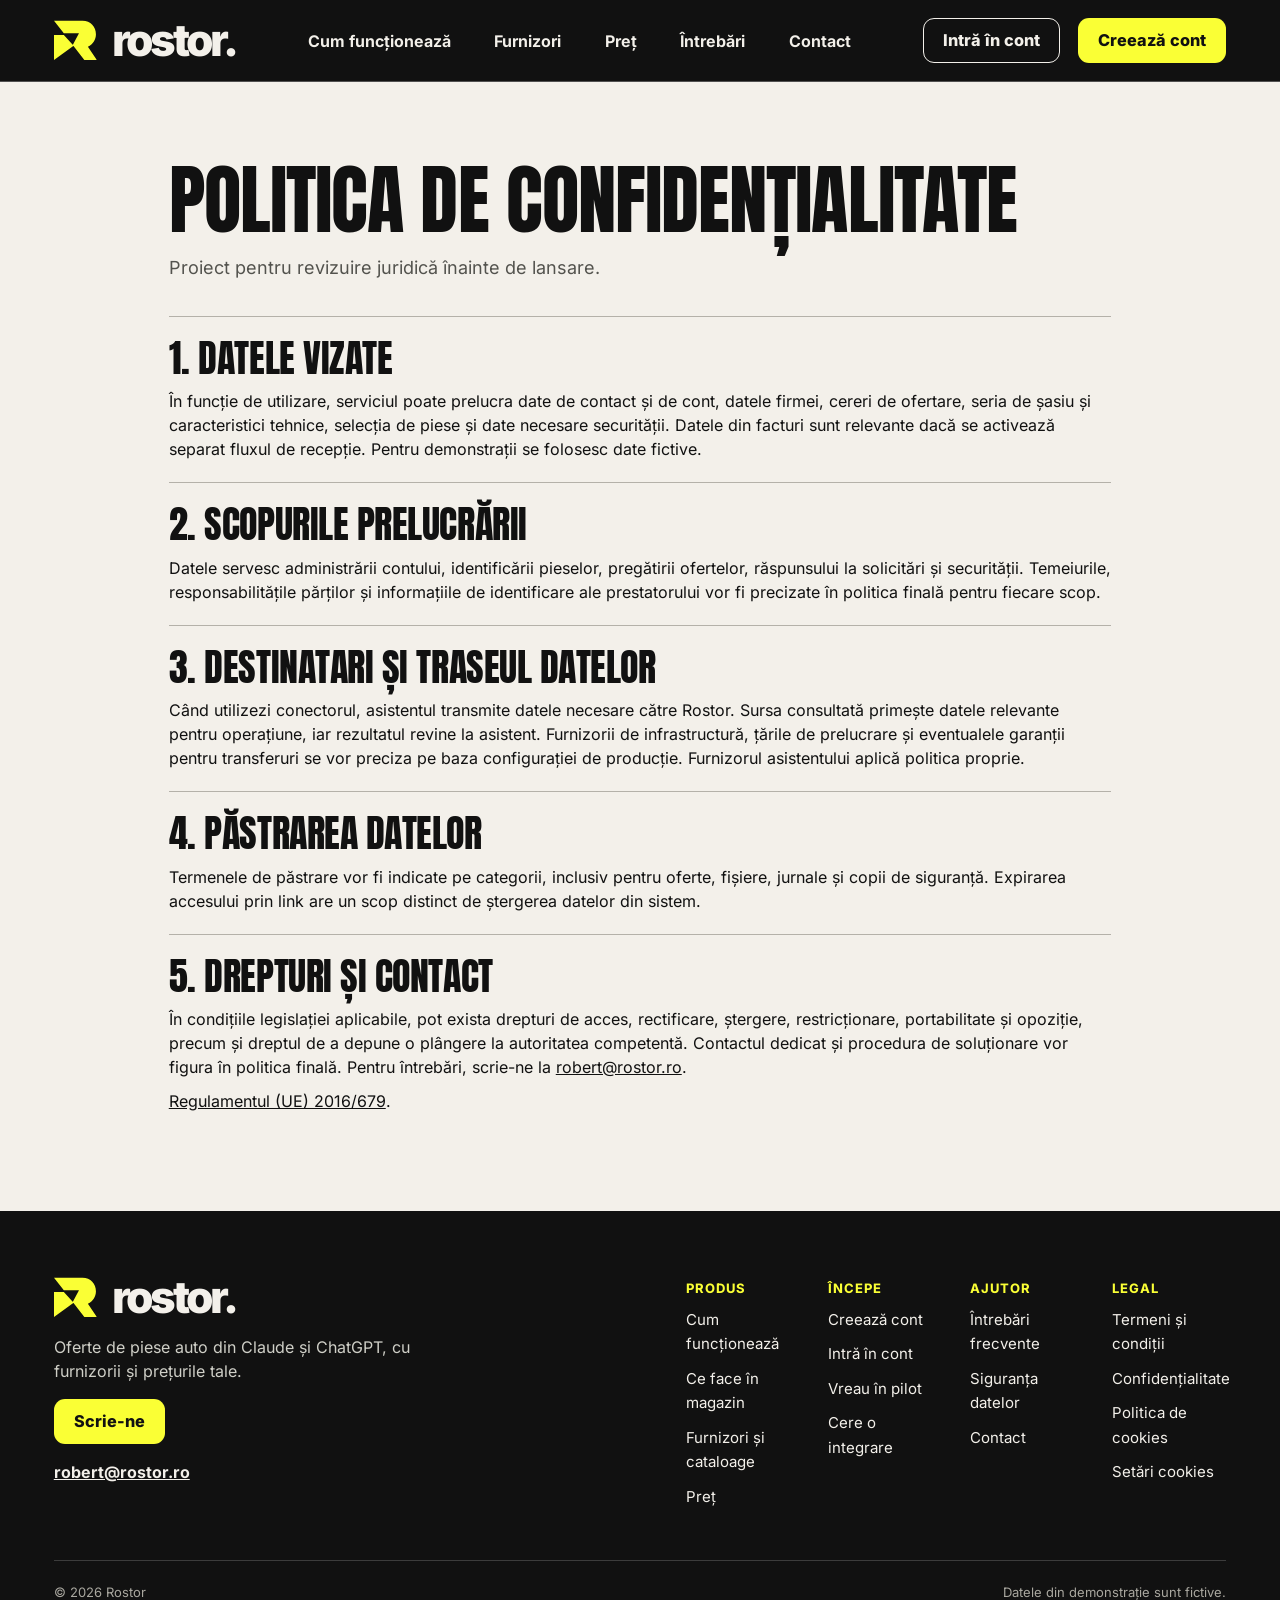
==== commit 197bf5a4: "feat(site): short home page (message, live demo, shortcuts); content moved to its own pages: how it " ====
--- a/confidentialitate.html
+++ b/confidentialitate.html
@@ -37,14 +37,25 @@
 <symbol id="i-copy" viewBox="0 0 24 24"><rect x="8" y="8" width="12" height="13" rx="2"/><path d="M15 5V4a1 1 0 0 0-1-1H5a1 1 0 0 0-1 1v12a1 1 0 0 0 1 1h1"/></symbol>
 </svg>
 <a class="skip" href="#principal">Sari la conținut</a>
-<div id="app"><header class="header"><div class="header-row wrap"><a href="/" class="brand" aria-label="Rostor, pagina principală"><svg aria-hidden="true"><use href="#r-mark"></use></svg>rostor.</a><a class="text-link back-site" href="/"><svg class="icon" aria-hidden="true"><use href="#i-back"></use></svg> Înapoi la site</a></div></header><main id="principal" tabindex="-1"><article class="wrap legal-page"><header class="page-header"><h1>Politica de confidențialitate</h1><p class="section-lead">Proiect pentru revizuire juridică înainte de lansare.</p></header><div class="legal-sections">
+<div id="app"><header class="header"><div class="header-row wrap"><a href="/" class="brand" aria-label="Rostor, pagina principală"><svg aria-hidden="true"><use href="#r-mark"></use></svg>rostor.</a><nav class="nav" aria-label="Navigare site"><a href="/cum-functioneaza">Cum funcționează</a><a href="/furnizori">Furnizori</a><a href="/preturi">Preț</a><a href="/intrebari">Întrebări</a><a href="/contact">Contact</a><a class="mobile-login" href="https://app.rostor.ro/cont">Intră în cont</a></nav><div class="header-actions"><a class="btn btn-outline login" href="https://app.rostor.ro/cont">Intră în cont</a><a class="btn btn-yellow " href="https://app.rostor.ro/start">Creează cont</a><button class="menu-toggle" type="button" aria-label="Meniu" aria-expanded="false" data-action="menu"><svg class="icon" aria-hidden="true"><use href="#i-menu"></use></svg></button></div></div></header><main id="principal" tabindex="-1"><article class="wrap legal-page"><header class="page-header"><h1>Politica de confidențialitate</h1><p class="section-lead">Proiect pentru revizuire juridică înainte de lansare.</p></header><div class="legal-sections">
 <section><h2>1. Datele vizate</h2><p>În funcție de utilizare, serviciul poate prelucra date de contact și de cont, datele firmei, cereri de ofertare, seria de șasiu și caracteristici tehnice, selecția de piese și date necesare securității. Datele din facturi sunt relevante dacă se activează separat fluxul de recepție. Pentru demonstrații se folosesc date fictive.</p></section>
 <section><h2>2. Scopurile prelucrării</h2><p>Datele servesc administrării contului, identificării pieselor, pregătirii ofertelor, răspunsului la solicitări și securității. Temeiurile, responsabilitățile părților și informațiile de identificare ale prestatorului vor fi precizate în politica finală pentru fiecare scop.</p></section>
 <section><h2>3. Destinatari și traseul datelor</h2><p>Când utilizezi conectorul, asistentul transmite datele necesare către Rostor. Sursa consultată primește datele relevante pentru operațiune, iar rezultatul revine la asistent. Furnizorii de infrastructură, țările de prelucrare și eventualele garanții pentru transferuri se vor preciza pe baza configurației de producție. Furnizorul asistentului aplică politica proprie.</p></section>
 <section><h2>4. Păstrarea datelor</h2><p>Termenele de păstrare vor fi indicate pe categorii, inclusiv pentru oferte, fișiere, jurnale și copii de siguranță. Expirarea accesului prin link are un scop distinct de ștergerea datelor din sistem.</p></section>
-<section><h2>5. Drepturi și contact</h2><p>În condițiile legislației aplicabile, pot exista drepturi de acces, rectificare, ștergere, restricționare, portabilitate și opoziție, precum și dreptul de a depune o plângere la autoritatea competentă. Contactul dedicat și procedura de soluționare vor figura în politica finală. Pentru întrebări, scrie-ne la <a href="mailto:robert@rostor.ro">robert@rostor.ro</a>.</p><p><a href="https://eur-lex.europa.eu/eli/reg/2016/679/oj">Regulamentul (UE) 2016/679</a>.</p></section></div></article></main><footer class="footer resources-footer"><div class="wrap"><a href="/" class="brand" aria-label="Rostor, pagina principală"><svg aria-hidden="true"><use href="#r-mark"></use></svg>rostor.</a>
-    <nav aria-label="Resurse și informații legale"><a href="/#produs">Produs</a><a href="/#preturi">Prețuri</a><a href="/#intrebari">Întrebări</a><a href="https://app.rostor.ro/termeni">Termeni și condiții</a><a href="/confidentialitate">Confidențialitate</a><a href="/cookies">Politica de cookies</a><button type="button" data-action="cookie-settings">Setări cookies</button></nav>
-  </div></footer><dialog class="cookie-dialog" id="cookie-dialog" aria-labelledby="cookie-title"><h2 id="cookie-title">Setări cookies</h2>
+<section><h2>5. Drepturi și contact</h2><p>În condițiile legislației aplicabile, pot exista drepturi de acces, rectificare, ștergere, restricționare, portabilitate și opoziție, precum și dreptul de a depune o plângere la autoritatea competentă. Contactul dedicat și procedura de soluționare vor figura în politica finală. Pentru întrebări, scrie-ne la <a href="mailto:robert@rostor.ro">robert@rostor.ro</a>.</p><p><a href="https://eur-lex.europa.eu/eli/reg/2016/679/oj">Regulamentul (UE) 2016/679</a>.</p></section></div></article></main><footer class="footer site-footer"><div class="wrap">
+<div class="footer-top">
+<div class="footer-intro"><a href="/" class="brand" aria-label="Rostor, pagina principală"><svg aria-hidden="true"><use href="#r-mark"></use></svg>rostor.</a>
+<p>Oferte de piese auto din Claude și ChatGPT, cu furnizorii și prețurile tale.</p>
+<a class="btn btn-yellow" href="/contact">Scrie-ne</a>
+<p class="footer-mail"><a href="mailto:robert@rostor.ro">robert@rostor.ro</a></p></div>
+<div class="footer-cols">
+<div class="fcol"><h3>Produs</h3><ul><li><a href="/cum-functioneaza">Cum funcționează</a></li><li><a href="/cum-functioneaza#magazin">Ce face în magazin</a></li><li><a href="/furnizori">Furnizori și cataloage</a></li><li><a href="/preturi">Preț</a></li></ul></div>
+<div class="fcol"><h3>Începe</h3><ul><li><a href="https://app.rostor.ro/start">Creează cont</a></li><li><a href="https://app.rostor.ro/cont">Intră în cont</a></li><li><a href="/contact?tip=pilot">Vreau în pilot</a></li><li><a href="/contact?tip=integrare">Cere o integrare</a></li></ul></div>
+<div class="fcol"><h3>Ajutor</h3><ul><li><a href="/intrebari">Întrebări frecvente</a></li><li><a href="/intrebari#siguranta">Siguranța datelor</a></li><li><a href="/contact">Contact</a></li></ul></div>
+<div class="fcol"><h3>Legal</h3><ul><li><a href="https://app.rostor.ro/termeni">Termeni și condiții</a></li><li><a href="/confidentialitate">Confidențialitate</a></li><li><a href="/cookies">Politica de cookies</a></li><li><button type="button" data-action="cookie-settings">Setări cookies</button></li></ul></div>
+</div></div>
+<div class="footer-bottom"><p>© 2026 Rostor</p><p>Datele din demonstrație sunt fictive.</p></div>
+</div></footer><dialog class="cookie-dialog" id="cookie-dialog" aria-labelledby="cookie-title"><h2 id="cookie-title">Setări cookies</h2>
     <p>Site-ul rostor.ro nu setează cookie-uri și nu păstrează nimic în browser.</p><p><strong>Analiză și marketing</strong><br>Nu le folosim.</p>
     <form method="dialog"><button class="btn btn-yellow" autofocus>Închide</button></form>
   </dialog></div>
--- a/assets/site.css
+++ b/assets/site.css
@@ -286,3 +286,85 @@
 .onb-later{margin-top:16px;font-size:14px;color:var(--muted)}
 
 .price-grid.single{grid-template-columns:minmax(0,1fr)}
+/* Formularul de cereri (pilot, integrare, întrebare): trimis la app.rostor.ro/cerere, fără JavaScript obligatoriu. */
+.request{background:var(--white);border-top:1px solid var(--line)}
+.request-grid{display:grid;grid-template-columns:minmax(0,.9fr) minmax(0,1.1fr);gap:clamp(28px,5vw,90px);align-items:start}
+.request-copy p{font-size:clamp(16px,1.35vw,21px);line-height:1.4;margin-top:20px;max-width:560px}
+.request-copy .request-note{font-size:14px;color:var(--muted)}
+.request-form{display:grid;gap:16px;border:1px solid var(--black);border-radius:var(--radius);padding:clamp(18px,2.4vw,34px);background:var(--paper)}
+.request-kind{border:0;padding:0;margin:0;display:grid;gap:9px}
+.request-kind legend{font-weight:750;margin-bottom:8px}
+.request-kind label{display:flex;align-items:center;gap:10px;font-weight:550;cursor:pointer}
+.request-kind input{width:20px;height:20px;accent-color:var(--black);flex:none}
+.request-pair{display:grid;grid-template-columns:1fr 1fr;gap:14px}
+.request-form .field small{font-weight:500;color:var(--muted)}
+.request-form .field textarea{width:100%;padding:10px 13px;border:1px solid var(--black);border-radius:10px;background:transparent;color:inherit;font:inherit;font-weight:500;resize:vertical}
+.request-form .field input{background:var(--white)}.request-form .field textarea{background:var(--white)}
+.request-form .field input:focus-visible,.request-form .field textarea:focus-visible{outline:3px solid var(--yellow);outline-offset:1px}
+.request-form .btn{justify-self:start}
+.request-trap{position:absolute;left:-10000px;width:1px;height:1px;overflow:hidden}
+.request-error{color:#9b2020;font-weight:650;font-size:15px}
+.thanks{min-height:calc(100svh - 82px - 160px);display:grid;align-content:center}
+.thanks h1{font-size:clamp(47px,6.2vw,100px);line-height:1.02}
+.thanks p{font-size:clamp(17px,1.5vw,23px);margin-top:20px;max-width:680px}
+.thanks .btn{margin-top:30px}
+@media(max-width:760px){.request-grid{grid-template-columns:1fr}.request-pair{grid-template-columns:1fr}.request-form .btn{width:100%}}
+/* Pagina principală, varianta 2 (2026-11-25): mesajul și demonstrația în primul ecran, scurtături, subsol cu formular. */
+.hero-intro{background:var(--black);color:var(--paper);text-align:center;padding-block:clamp(34px,4.4vw,72px) clamp(110px,9vw,150px)}
+.hero-intro .eyebrow{color:var(--yellow);font-weight:750;font-size:14px;letter-spacing:.08em;text-transform:uppercase;margin-bottom:14px}
+.hero-intro h1{font-size:clamp(40px,5.4vw,90px);line-height:1.03;max-width:1180px;margin-inline:auto;letter-spacing:-.01em}
+.hero-intro h1 span{color:var(--yellow);display:block}
+.hero-lead{font-size:clamp(17px,1.5vw,23px);line-height:1.4;max-width:780px;margin:20px auto 0;color:#e6e4dc}
+.hero-intro .hero-actions{justify-content:center}
+.demo-stage{position:relative;margin-top:calc(-1 * clamp(80px,7vw,120px));background:linear-gradient(var(--black) 0 clamp(80px,7vw,120px),var(--paper) 0);padding-bottom:clamp(20px,2vw,32px)}
+.demo-stage .live-demo{background:var(--white);border:1px solid var(--black);border-radius:16px;padding:clamp(14px,2vw,28px)}
+.hero-works{display:flex;flex-wrap:wrap;justify-content:center;align-items:center;gap:8px;margin-top:18px;font-size:14px}
+.hero-works span{border:1px solid var(--line);border-radius:999px;padding:4px 12px;background:var(--white)}
+.hero-works .hero-works-label{border:0;background:none;font-weight:750;color:var(--muted);padding-inline:0 4px}
+.hero-works a{font-weight:700}
+.shortcuts{display:grid;grid-template-columns:repeat(4,minmax(0,1fr));gap:12px;padding-block:8px clamp(36px,4vw,64px)}
+.shortcuts a{display:grid;grid-template-columns:auto 1fr;gap:2px 12px;align-items:center;padding:16px 18px;border:1px solid var(--black);border-radius:var(--radius);background:var(--white);text-decoration:none;color:inherit;transition:background .15s}
+.shortcuts a:hover{background:var(--yellow)}
+.shortcuts .icon{grid-row:span 2;width:24px;height:24px}
+.shortcuts b{font-weight:750;font-size:clamp(15px,1.2vw,18px)}
+.shortcuts small{color:var(--muted);font-size:13px}
+.how{background:var(--paper)}
+.how .feature-steps{margin-top:clamp(18px,2vw,30px)}
+.final-cta .btn-outline{border-color:var(--black)}
+.site-footer>.wrap{display:block;padding-block:clamp(44px,5vw,80px) 28px}
+.footer-top{display:grid;grid-template-columns:minmax(0,1.05fr) minmax(0,1fr);gap:clamp(32px,5vw,80px);align-items:start}
+.footer-form h2{font-size:clamp(36px,3.6vw,58px);line-height:1.05}
+.footer-form h2 span{color:var(--yellow);display:block}
+.footer-form>p{color:#cfcfc7;margin-top:14px;font-size:clamp(15px,1.2vw,18px);max-width:560px}
+.footer-form .request-form{margin-top:22px;color:var(--black)}
+.footer-form .request-note{font-size:13px;color:#a9a79f;margin-top:12px}
+.footer-form .request-note a{color:inherit}
+.footer-cols{display:grid;grid-template-columns:repeat(2,minmax(0,1fr));gap:32px 28px;padding-top:6px}
+.fcol h3{font-family:var(--body);font-size:13px;font-weight:750;letter-spacing:.08em;text-transform:uppercase;color:var(--yellow);margin-bottom:12px}
+.fcol ul{list-style:none;margin:0;padding:0;display:grid;gap:10px}
+.fcol a,.fcol button{color:var(--paper);text-decoration:none;font:inherit;font-size:15px;background:none;border:0;padding:0;cursor:pointer;text-align:left}
+.fcol a:hover,.fcol button:hover{text-decoration:underline;text-underline-offset:3px}
+.footer-bottom{display:flex;align-items:center;justify-content:space-between;flex-wrap:wrap;gap:14px;margin-top:clamp(36px,4vw,60px);padding-top:22px;border-top:1px solid #ffffff2e}
+.footer-bottom p{color:#a9a79f;font-size:13px;margin:0}
+@media(max-width:900px){.shortcuts{grid-template-columns:repeat(2,minmax(0,1fr))}.footer-top{grid-template-columns:1fr}}
+@media(max-width:760px){.hero-intro{text-align:left}.hero-intro .hero-actions{justify-content:flex-start}.hero-intro h1{font-size:clamp(36px,10vw,60px)}.hero-lead{margin-left:0}.hero-works{justify-content:flex-start}.shortcuts{grid-template-columns:1fr}.shortcuts a{padding:13px 14px}.footer-cols{grid-template-columns:1fr 1fr}}
+/* Paginile separate (2026-11-25): titlul paginii, Furnizori, Contact, subsolul comun. */
+.header .nav a[aria-current="page"]{text-decoration:underline;text-decoration-color:var(--yellow);text-decoration-thickness:3px;text-underline-offset:8px}
+.page-hero{background:var(--black);color:var(--paper);padding-block:clamp(34px,4.4vw,72px)}
+.page-hero h1{font-size:clamp(40px,5vw,84px);line-height:1.03}
+.page-hero h1 span{color:var(--yellow);display:block}
+.page-hero .hero-lead{margin-left:0}
+.suppliers-page h1{font-size:clamp(40px,5vw,84px);line-height:1.03}
+.suppliers-ask .section-lead{max-width:720px;margin-block:14px 24px;font-size:clamp(16px,1.3vw,20px)}
+.contact-grid{display:grid;grid-template-columns:minmax(0,1.3fr) minmax(0,.7fr);gap:clamp(28px,5vw,80px);align-items:start}
+.contact-side h2{font-size:clamp(26px,2.4vw,38px)}
+.contact-side p{margin-top:12px;font-size:clamp(16px,1.3vw,20px)}
+.contact-side a{font-weight:700}
+.contact-side .request-note{font-size:14px;color:var(--muted)}
+.footer-intro{display:grid;gap:16px;justify-items:start;max-width:420px}
+.footer-intro .brand{color:var(--paper)}
+.footer-intro p{color:#cfcfc7;margin:0}
+.footer-intro .footer-mail a{color:var(--paper);font-weight:700}
+.site-footer .footer-cols{grid-template-columns:repeat(4,minmax(0,1fr))}
+@media(max-width:1000px){.site-footer .footer-cols{grid-template-columns:repeat(2,minmax(0,1fr))}}
+@media(max-width:760px){.contact-grid{grid-template-columns:1fr}}
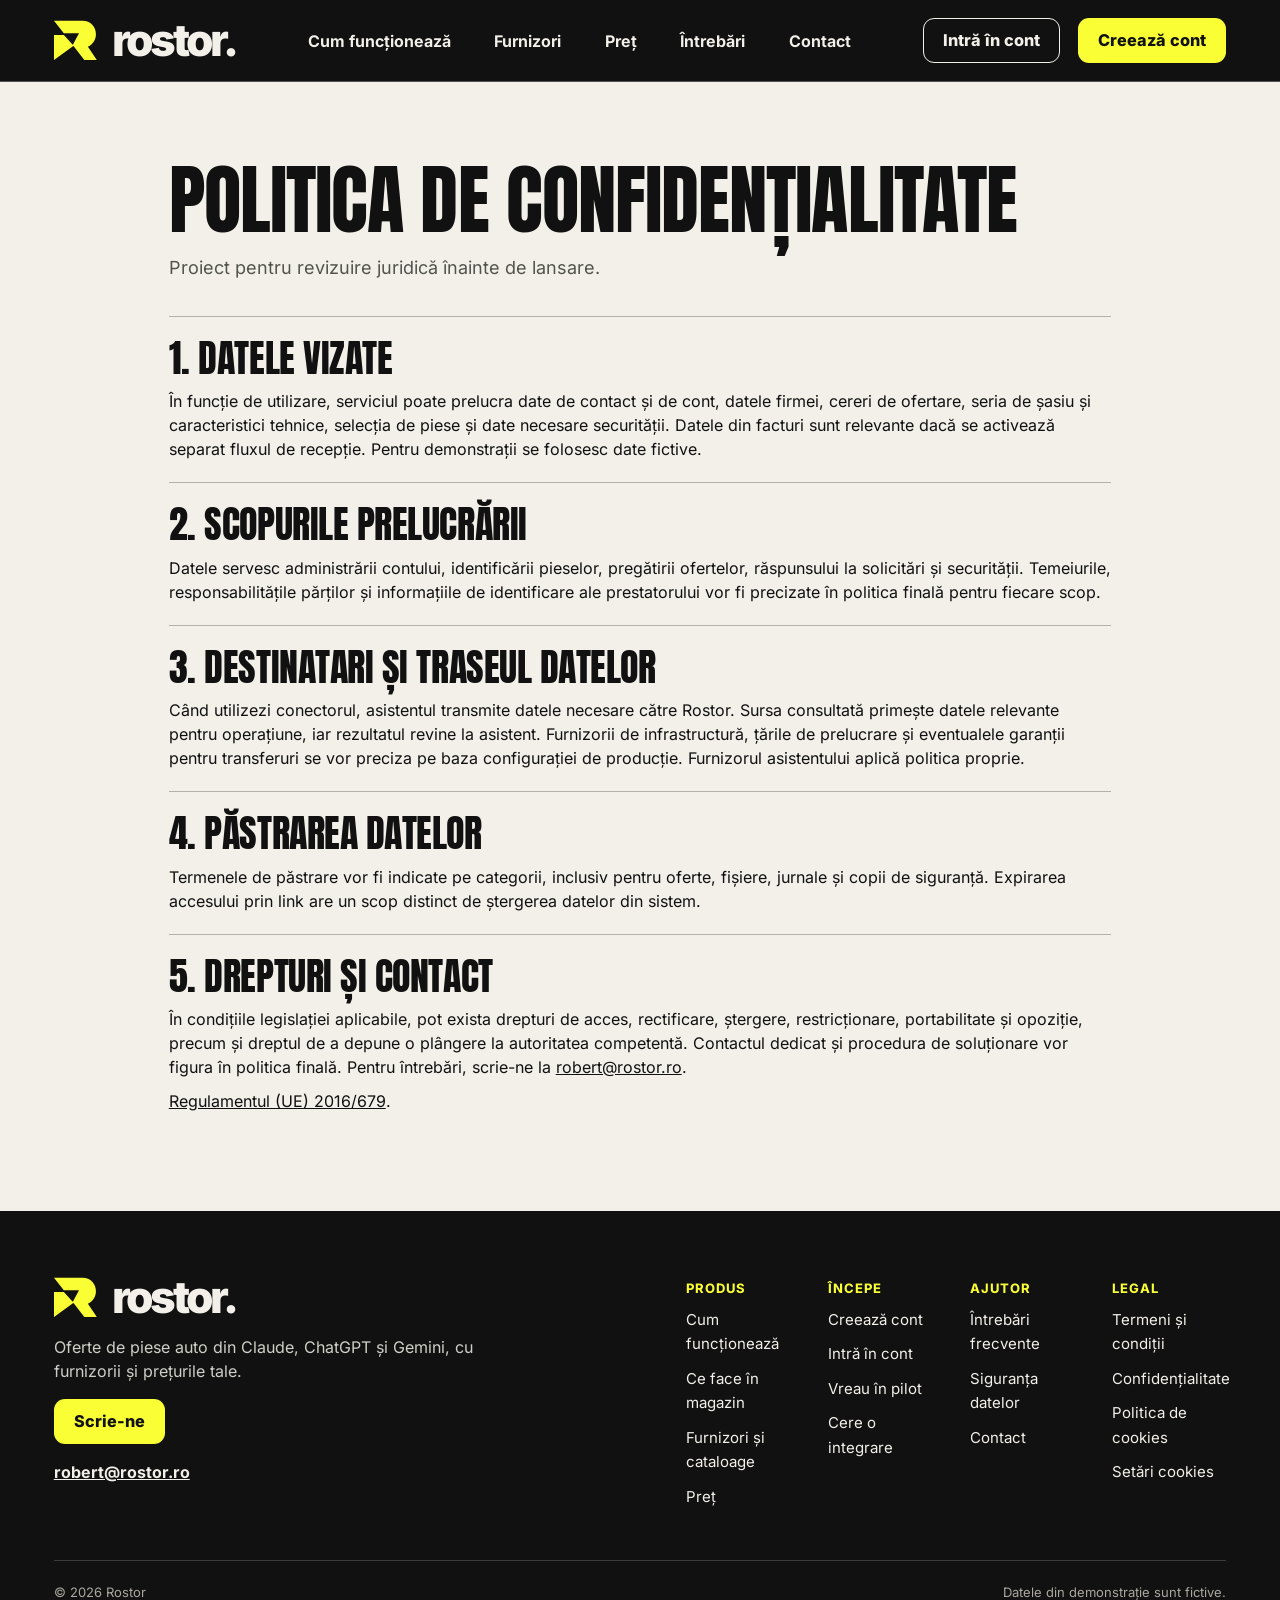
==== commit b2107b98: "copy(site): Gemini next to Claude and ChatGPT on every page" ====
--- a/confidentialitate.html
+++ b/confidentialitate.html
@@ -45,7 +45,7 @@
 <section><h2>5. Drepturi și contact</h2><p>În condițiile legislației aplicabile, pot exista drepturi de acces, rectificare, ștergere, restricționare, portabilitate și opoziție, precum și dreptul de a depune o plângere la autoritatea competentă. Contactul dedicat și procedura de soluționare vor figura în politica finală. Pentru întrebări, scrie-ne la <a href="mailto:robert@rostor.ro">robert@rostor.ro</a>.</p><p><a href="https://eur-lex.europa.eu/eli/reg/2016/679/oj">Regulamentul (UE) 2016/679</a>.</p></section></div></article></main><footer class="footer site-footer"><div class="wrap">
 <div class="footer-top">
 <div class="footer-intro"><a href="/" class="brand" aria-label="Rostor, pagina principală"><svg aria-hidden="true"><use href="#r-mark"></use></svg>rostor.</a>
-<p>Oferte de piese auto din Claude și ChatGPT, cu furnizorii și prețurile tale.</p>
+<p>Oferte de piese auto din Claude, ChatGPT și Gemini, cu furnizorii și prețurile tale.</p>
 <a class="btn btn-yellow" href="/contact">Scrie-ne</a>
 <p class="footer-mail"><a href="mailto:robert@rostor.ro">robert@rostor.ro</a></p></div>
 <div class="footer-cols">
--- a/assets/site.css
+++ b/assets/site.css
@@ -368,3 +368,13 @@
 .site-footer .footer-cols{grid-template-columns:repeat(4,minmax(0,1fr))}
 @media(max-width:1000px){.site-footer .footer-cols{grid-template-columns:repeat(2,minmax(0,1fr))}}
 @media(max-width:760px){.contact-grid{grid-template-columns:1fr}}
+/* Primul ecran compact: mesajul și demonstrația se văd împreună; butoanele de cont doar în meniul de sus, care rămâne fix. */
+.header{position:sticky;top:0;z-index:50;background:var(--black)}
+.hero-intro{padding-block:clamp(22px,2.6vw,40px) clamp(96px,8vw,130px)}
+.hero-intro .eyebrow{font-size:12px;margin-bottom:10px}
+.hero-intro h1{font-size:clamp(30px,3.3vw,54px);line-height:1.08;max-width:980px}
+.hero-lead{font-size:clamp(15px,1.2vw,19px);margin-top:12px;max-width:680px}
+.page-hero{padding-block:clamp(26px,3vw,48px)}
+.page-hero h1,.suppliers-page h1{font-size:clamp(32px,3.6vw,60px)}
+[id]{scroll-margin-top:90px}
+@media(max-width:760px){.hero-intro h1{font-size:clamp(28px,8vw,40px)}.hero-intro{padding-bottom:110px}}
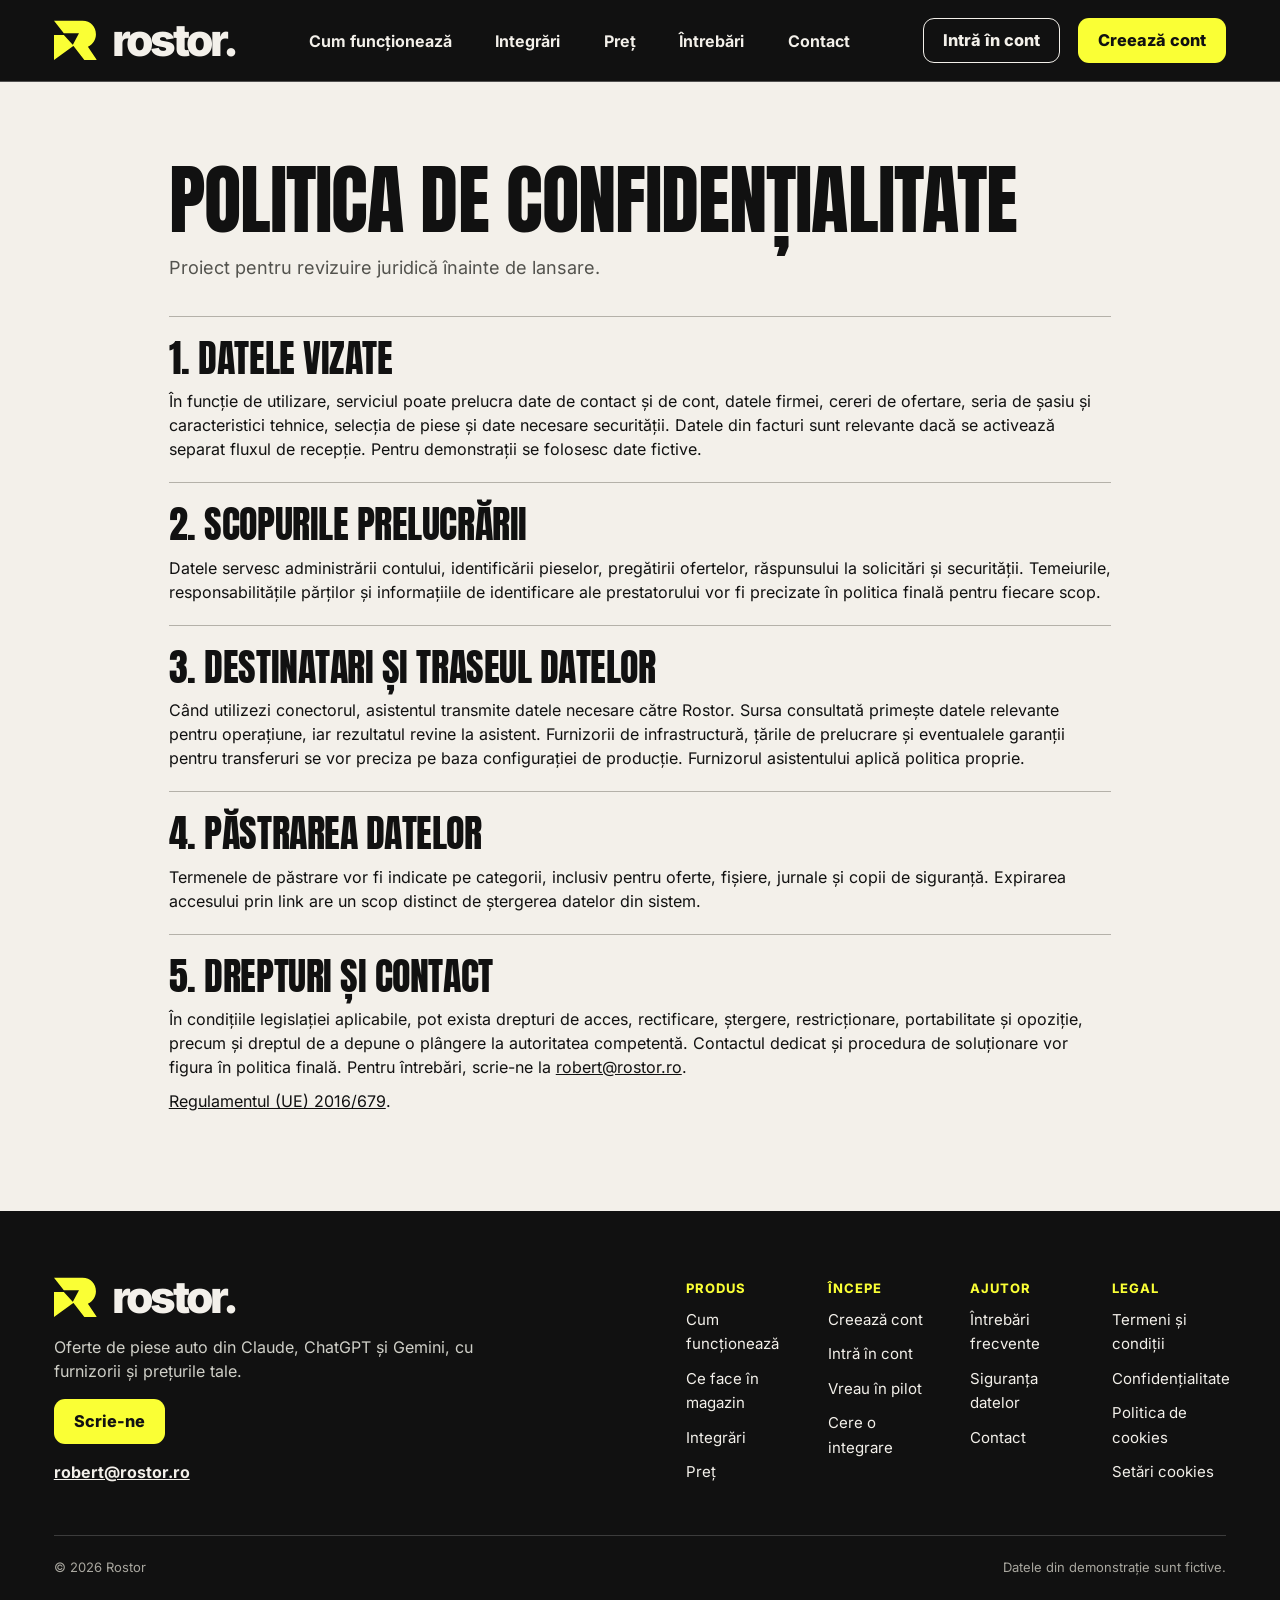
==== commit 7732cf36: "copy(site): Integrări instead of Furnizori (assistants, suppliers, catalogs, accounting); page moves" ====
--- a/confidentialitate.html
+++ b/confidentialitate.html
@@ -37,7 +37,7 @@
 <symbol id="i-copy" viewBox="0 0 24 24"><rect x="8" y="8" width="12" height="13" rx="2"/><path d="M15 5V4a1 1 0 0 0-1-1H5a1 1 0 0 0-1 1v12a1 1 0 0 0 1 1h1"/></symbol>
 </svg>
 <a class="skip" href="#principal">Sari la conținut</a>
-<div id="app"><header class="header"><div class="header-row wrap"><a href="/" class="brand" aria-label="Rostor, pagina principală"><svg aria-hidden="true"><use href="#r-mark"></use></svg>rostor.</a><nav class="nav" aria-label="Navigare site"><a href="/cum-functioneaza">Cum funcționează</a><a href="/furnizori">Furnizori</a><a href="/preturi">Preț</a><a href="/intrebari">Întrebări</a><a href="/contact">Contact</a><a class="mobile-login" href="https://app.rostor.ro/cont">Intră în cont</a></nav><div class="header-actions"><a class="btn btn-outline login" href="https://app.rostor.ro/cont">Intră în cont</a><a class="btn btn-yellow " href="https://app.rostor.ro/start">Creează cont</a><button class="menu-toggle" type="button" aria-label="Meniu" aria-expanded="false" data-action="menu"><svg class="icon" aria-hidden="true"><use href="#i-menu"></use></svg></button></div></div></header><main id="principal" tabindex="-1"><article class="wrap legal-page"><header class="page-header"><h1>Politica de confidențialitate</h1><p class="section-lead">Proiect pentru revizuire juridică înainte de lansare.</p></header><div class="legal-sections">
+<div id="app"><header class="header"><div class="header-row wrap"><a href="/" class="brand" aria-label="Rostor, pagina principală"><svg aria-hidden="true"><use href="#r-mark"></use></svg>rostor.</a><nav class="nav" aria-label="Navigare site"><a href="/cum-functioneaza">Cum funcționează</a><a href="/integrari">Integrări</a><a href="/preturi">Preț</a><a href="/intrebari">Întrebări</a><a href="/contact">Contact</a><a class="mobile-login" href="https://app.rostor.ro/cont">Intră în cont</a></nav><div class="header-actions"><a class="btn btn-outline login" href="https://app.rostor.ro/cont">Intră în cont</a><a class="btn btn-yellow " href="https://app.rostor.ro/start">Creează cont</a><button class="menu-toggle" type="button" aria-label="Meniu" aria-expanded="false" data-action="menu"><svg class="icon" aria-hidden="true"><use href="#i-menu"></use></svg></button></div></div></header><main id="principal" tabindex="-1"><article class="wrap legal-page"><header class="page-header"><h1>Politica de confidențialitate</h1><p class="section-lead">Proiect pentru revizuire juridică înainte de lansare.</p></header><div class="legal-sections">
 <section><h2>1. Datele vizate</h2><p>În funcție de utilizare, serviciul poate prelucra date de contact și de cont, datele firmei, cereri de ofertare, seria de șasiu și caracteristici tehnice, selecția de piese și date necesare securității. Datele din facturi sunt relevante dacă se activează separat fluxul de recepție. Pentru demonstrații se folosesc date fictive.</p></section>
 <section><h2>2. Scopurile prelucrării</h2><p>Datele servesc administrării contului, identificării pieselor, pregătirii ofertelor, răspunsului la solicitări și securității. Temeiurile, responsabilitățile părților și informațiile de identificare ale prestatorului vor fi precizate în politica finală pentru fiecare scop.</p></section>
 <section><h2>3. Destinatari și traseul datelor</h2><p>Când utilizezi conectorul, asistentul transmite datele necesare către Rostor. Sursa consultată primește datele relevante pentru operațiune, iar rezultatul revine la asistent. Furnizorii de infrastructură, țările de prelucrare și eventualele garanții pentru transferuri se vor preciza pe baza configurației de producție. Furnizorul asistentului aplică politica proprie.</p></section>
@@ -49,7 +49,7 @@
 <a class="btn btn-yellow" href="/contact">Scrie-ne</a>
 <p class="footer-mail"><a href="mailto:robert@rostor.ro">robert@rostor.ro</a></p></div>
 <div class="footer-cols">
-<div class="fcol"><h3>Produs</h3><ul><li><a href="/cum-functioneaza">Cum funcționează</a></li><li><a href="/cum-functioneaza#magazin">Ce face în magazin</a></li><li><a href="/furnizori">Furnizori și cataloage</a></li><li><a href="/preturi">Preț</a></li></ul></div>
+<div class="fcol"><h3>Produs</h3><ul><li><a href="/cum-functioneaza">Cum funcționează</a></li><li><a href="/cum-functioneaza#magazin">Ce face în magazin</a></li><li><a href="/integrari">Integrări</a></li><li><a href="/preturi">Preț</a></li></ul></div>
 <div class="fcol"><h3>Începe</h3><ul><li><a href="https://app.rostor.ro/start">Creează cont</a></li><li><a href="https://app.rostor.ro/cont">Intră în cont</a></li><li><a href="/contact?tip=pilot">Vreau în pilot</a></li><li><a href="/contact?tip=integrare">Cere o integrare</a></li></ul></div>
 <div class="fcol"><h3>Ajutor</h3><ul><li><a href="/intrebari">Întrebări frecvente</a></li><li><a href="/intrebari#siguranta">Siguranța datelor</a></li><li><a href="/contact">Contact</a></li></ul></div>
 <div class="fcol"><h3>Legal</h3><ul><li><a href="https://app.rostor.ro/termeni">Termeni și condiții</a></li><li><a href="/confidentialitate">Confidențialitate</a></li><li><a href="/cookies">Politica de cookies</a></li><li><button type="button" data-action="cookie-settings">Setări cookies</button></li></ul></div>
